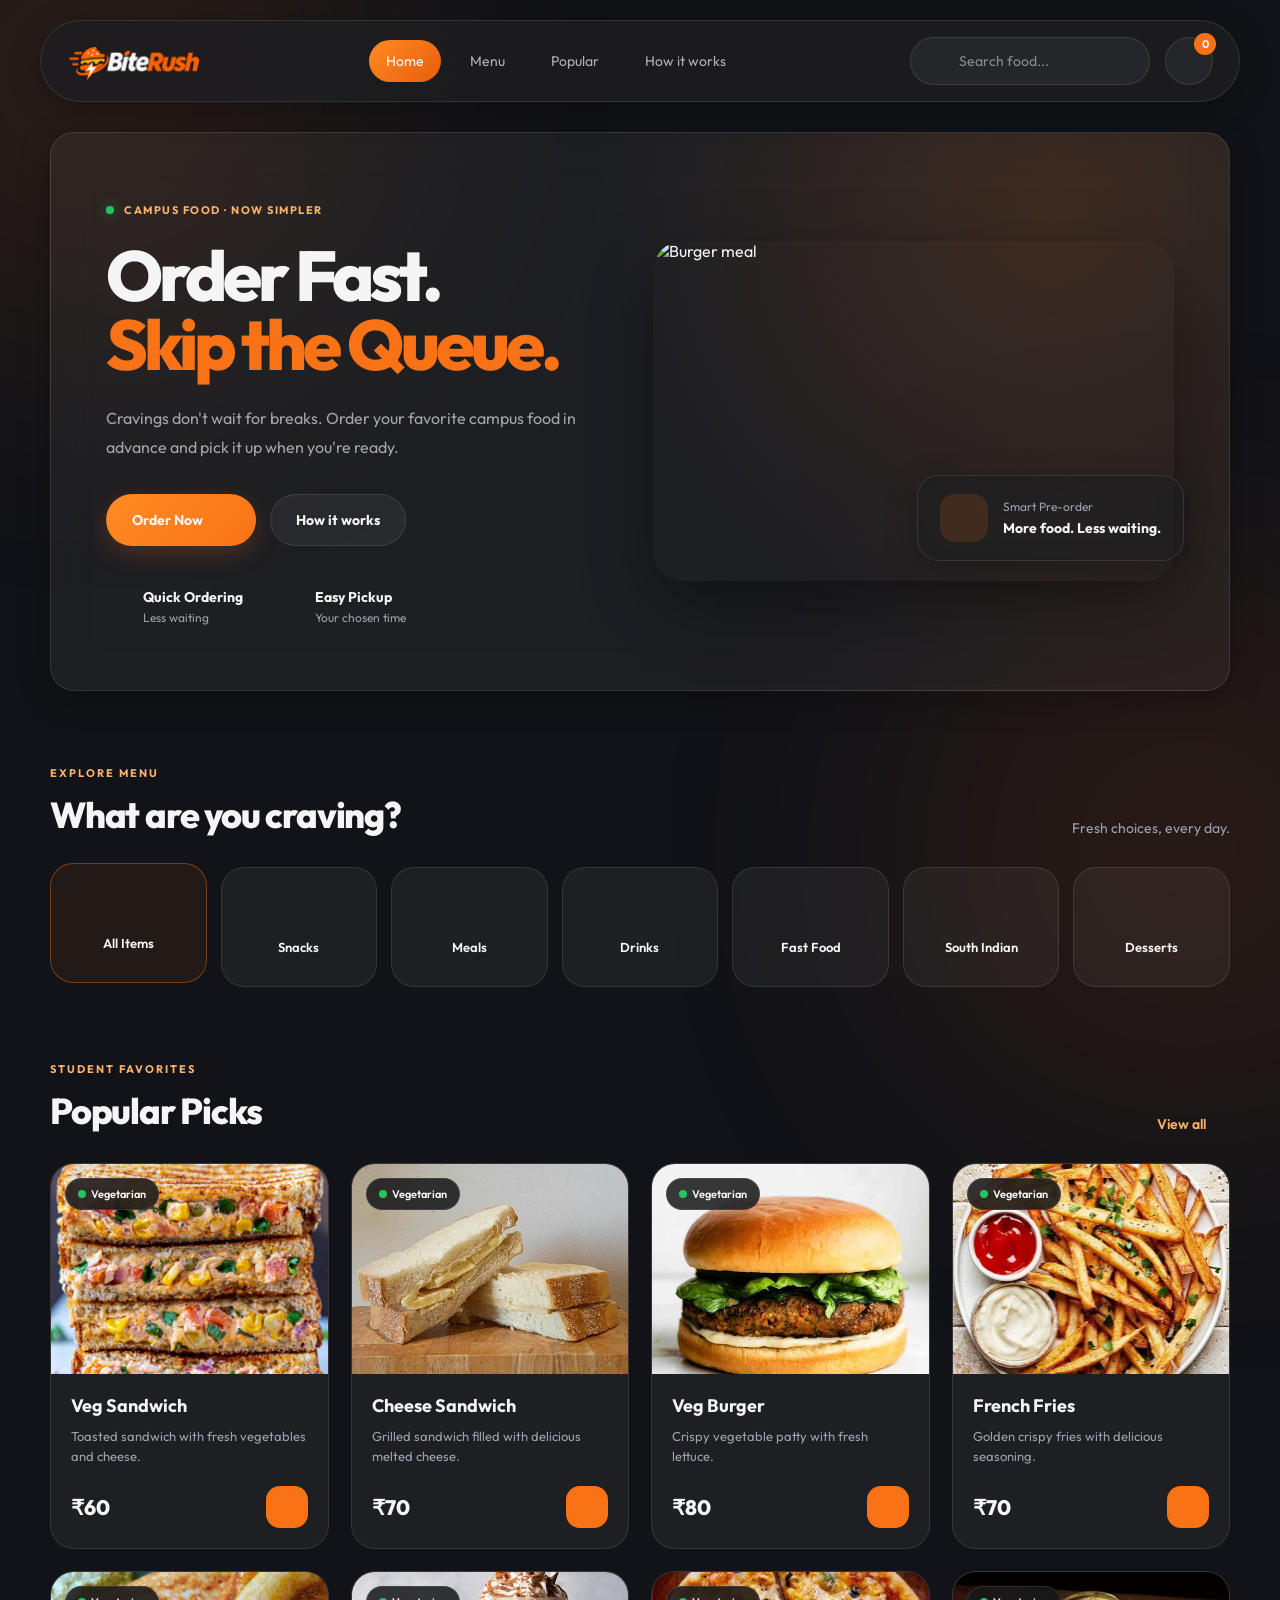
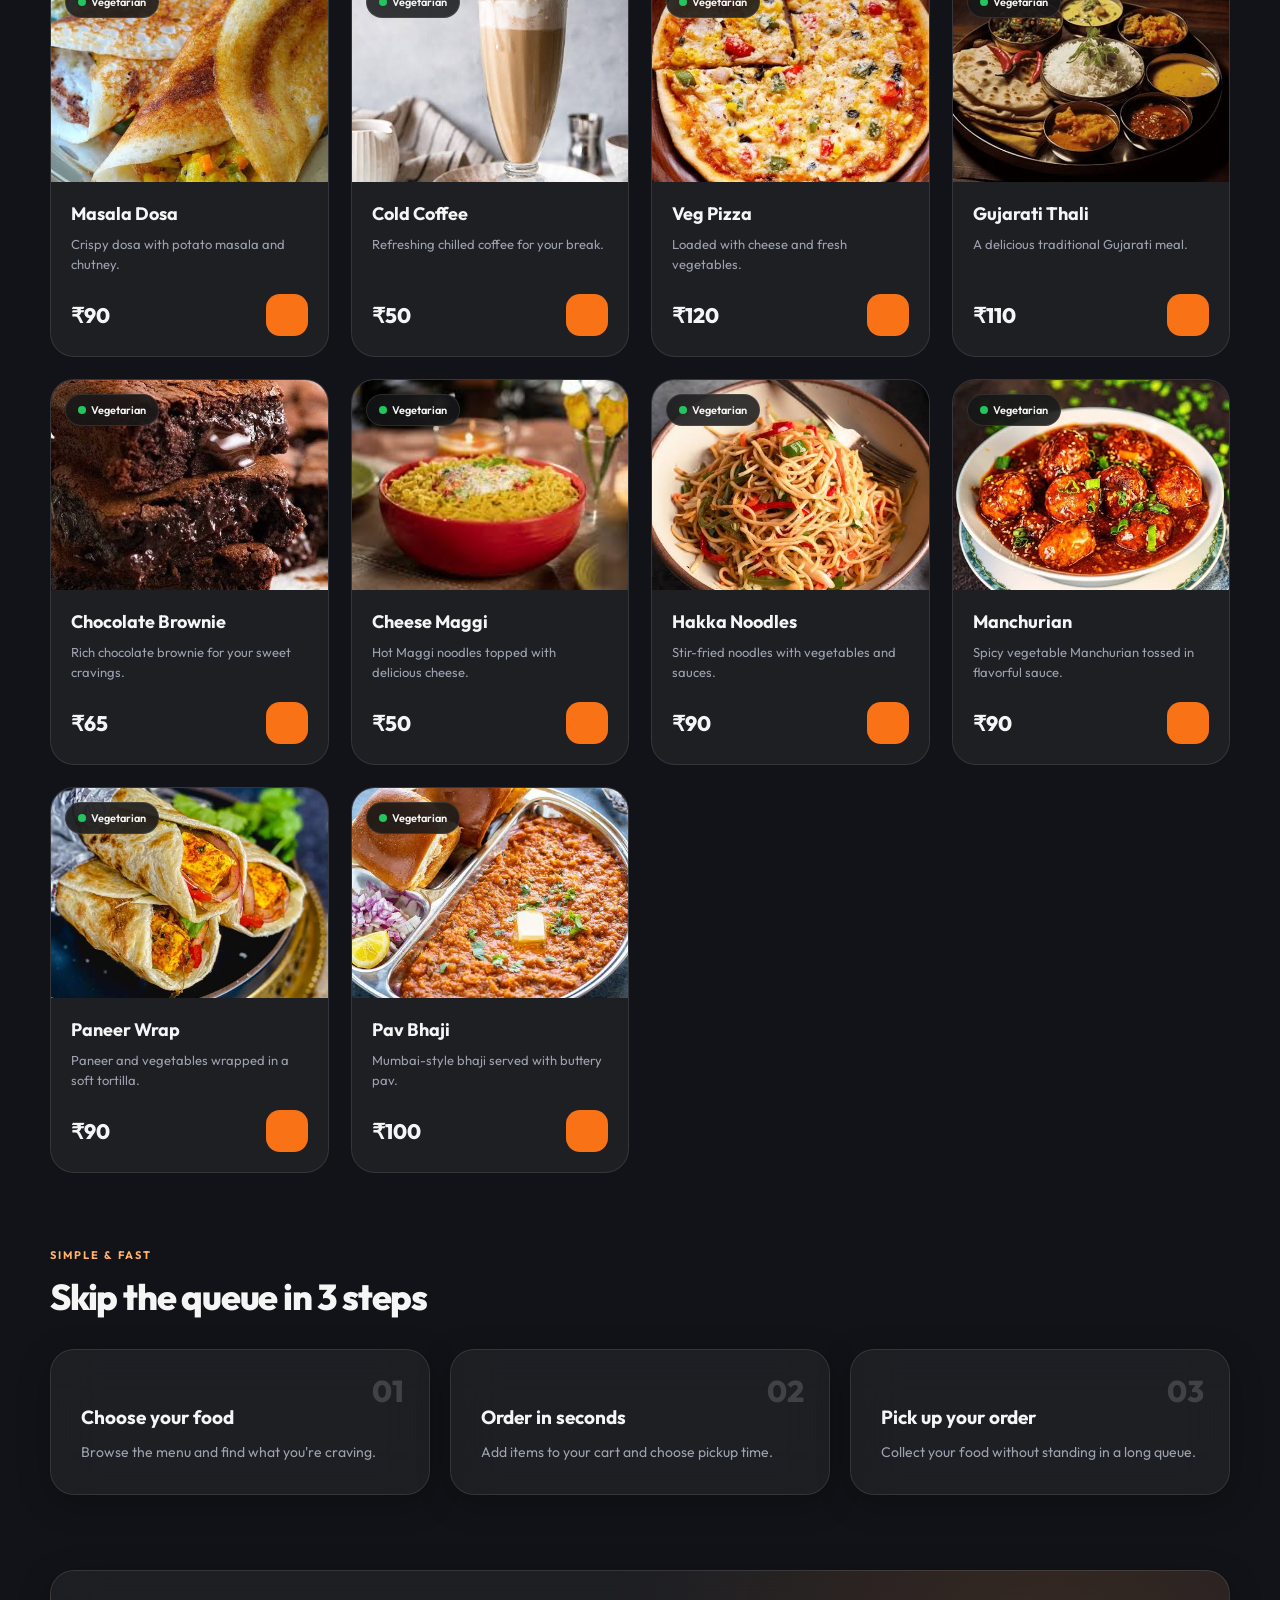
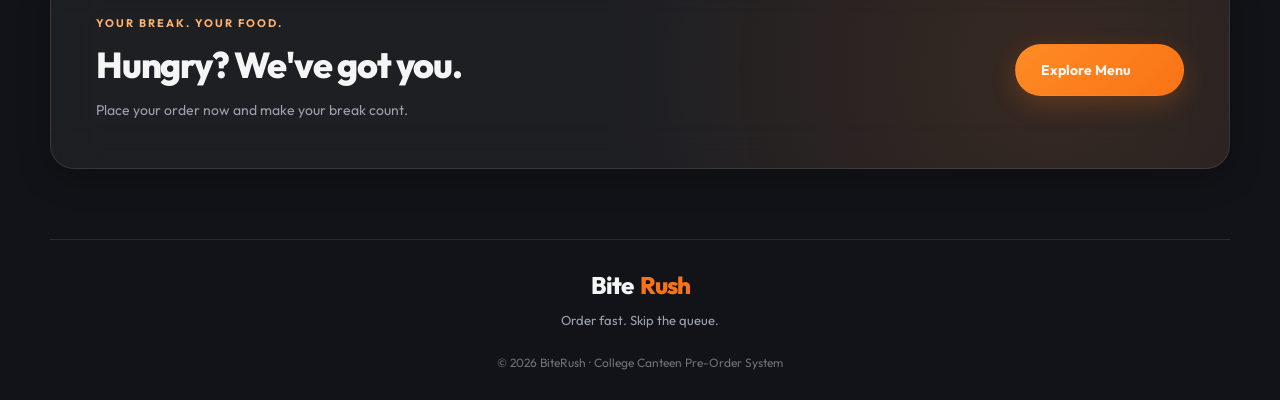
==== index.html @ 219364ac "Initial commit - BiteRush canteen ordering website" ====
<!DOCTYPE html>
<html lang="en">
<head>
    <meta charset="UTF-8">
    <meta name="viewport" content="width=device-width, initial-scale=1.0">

    <title>BiteRush | Order Fast. Skip the Queue.</title>

    <link rel="preconnect" href="https://fonts.googleapis.com">
    <link rel="preconnect" href="https://fonts.gstatic.com" crossorigin>

    <link href="https://fonts.googleapis.com/css2?family=Outfit:wght@400;500;600;700;800&display=swap" rel="stylesheet">

    <link rel="stylesheet" href="style.css">
</head>

<body>

    <!-- BACKGROUND -->
    <div class="background-glow glow-one"></div>
    <div class="background-glow glow-two"></div>


    <!-- NAVBAR -->
    <header class="navbar glass">

        <a href="#" class="logo">
            <img src="logo.png" alt="BiteRush">
        </a>

        <nav class="nav-links">
            <a href="#" class="active">Home</a>
            <a href="#menu">Menu</a>
            <a href="#popular">Popular</a>
            <a href="#how-it-works">How it works</a>
        </nav>

        <div class="nav-right">

            <div class="search-box">
                <i data-lucide="search"></i>
                <input
                    type="text"
                    id="searchInput"
                    placeholder="Search food..."
                >
            </div>

            <button class="cart-button" id="cartButton" aria-label="Open cart">
                <i data-lucide="shopping-cart"></i>
                <span class="cart-count" id="cartCount">0</span>
            </button>

        </div>

    </header>


    <!-- MAIN CONTENT -->
    <main class="container">


        <!-- HERO SECTION -->
        <section class="hero glass">

            <div class="hero-content">

                <span class="hero-tag">
                    <span class="live-dot"></span>
                    CAMPUS FOOD · NOW SIMPLER
                </span>

                <h1>
                    Order Fast.<br>
                    <span>Skip the Queue.</span>
                </h1>

                <p class="hero-description">
                    Cravings don't wait for breaks. Order your favorite
                    campus food in advance and pick it up when you're ready.
                </p>

                <div class="hero-buttons">

                    <a href="#menu" class="primary-button">
                        Order Now
                        <i data-lucide="arrow-up-right"></i>
                    </a>

                    <a href="#how-it-works" class="secondary-button">
                        How it works
                    </a>

                </div>

                <div class="hero-info">

                    <div class="hero-info-item">
                        <i data-lucide="zap" class="info-icon"></i>

                        <div>
                            <strong>Quick Ordering</strong>
                            <small>Less waiting</small>
                        </div>
                    </div>

                    <div class="hero-info-item">
                        <i data-lucide="package-check" class="info-icon"></i>

                        <div>
                            <strong>Easy Pickup</strong>
                            <small>Your chosen time</small>
                        </div>
                    </div>

                </div>

            </div>


            <!-- HERO IMAGE -->
            <div class="hero-visual">

                <div class="hero-image-container">
                    <img
                        src="https://images.unsplash.com/photo-1568901346375-23c9450c58cd?auto=format&fit=crop&w=1200&q=90"
                        alt="Burger meal"
                    >
                </div>

                <div class="floating-glass floating-card">

                    <div class="floating-icon">
                        <i data-lucide="zap"></i>
                    </div>

                    <div>
                        <span>Smart Pre-order</span>
                        <strong>More food. Less waiting.</strong>
                    </div>

                </div>

            </div>

        </section>


        <!-- MENU SECTION -->
        <section class="section" id="menu">

            <div class="section-heading">

                <div>
                    <span class="section-subtitle">EXPLORE MENU</span>
                    <h2>What are you craving?</h2>
                </div>

                <span class="section-note">
                    Fresh choices, every day.
                </span>

            </div>


            <!-- CATEGORY FILTERS -->
            <div class="category-list" id="categoryList">

                <button class="category-card active" data-category="All">
                    <i data-lucide="utensils"></i>
                    <span>All Items</span>
                </button>

                <button class="category-card" data-category="Snacks">
                    <i data-lucide="popcorn"></i>
                    <span>Snacks</span>
                </button>

                <button class="category-card" data-category="Meals">
                    <i data-lucide="cooking-pot"></i>
                    <span>Meals</span>
                </button>

                <button class="category-card" data-category="Drinks">
                    <i data-lucide="cup-soda"></i>
                    <span>Drinks</span>
                </button>

                <button class="category-card" data-category="Fast Food">
                    <i data-lucide="sandwich"></i>
                    <span>Fast Food</span>
                </button>

                <button class="category-card" data-category="South Indian">
                    <i data-lucide="chef-hat"></i>
                    <span>South Indian</span>
                </button>

                <button class="category-card" data-category="Desserts">
                    <i data-lucide="cake-slice"></i>
                    <span>Desserts</span>
                </button>

            </div>

        </section>


        <!-- POPULAR FOOD -->
        <section class="section" id="popular">

            <div class="section-heading">

                <div>
                    <span class="section-subtitle">STUDENT FAVORITES</span>
                    <h2>Popular Picks</h2>
                </div>

                <a href="#menu" class="view-all">
                    View all
                    <i data-lucide="arrow-up-right"></i>
                </a>

            </div>

            <div class="food-grid" id="foodGrid"></div>

        </section>


        <!-- HOW IT WORKS -->
        <section class="section" id="how-it-works">

            <div class="section-heading">

                <div>
                    <span class="section-subtitle">SIMPLE & FAST</span>
                    <h2>Skip the queue in 3 steps</h2>
                </div>

            </div>


            <div class="steps-grid">

                <div class="step-card glass">

                    <span class="step-number">01</span>

                    <div class="step-icon">
                        <i data-lucide="utensils"></i>
                    </div>

                    <h3>Choose your food</h3>

                    <p>
                        Browse the menu and find what you're craving.
                    </p>

                </div>


                <div class="step-card glass">

                    <span class="step-number">02</span>

                    <div class="step-icon">
                        <i data-lucide="zap"></i>
                    </div>

                    <h3>Order in seconds</h3>

                    <p>
                        Add items to your cart and choose pickup time.
                    </p>

                </div>


                <div class="step-card glass">

                    <span class="step-number">03</span>

                    <div class="step-icon">
                        <i data-lucide="package-check"></i>
                    </div>

                    <h3>Pick up your order</h3>

                    <p>
                        Collect your food without standing in a long queue.
                    </p>

                </div>

            </div>

        </section>


        <!-- CALL TO ACTION -->
        <section class="cta-section glass">

            <div>
                <span class="section-subtitle">YOUR BREAK. YOUR FOOD.</span>

                <h2>Hungry? We've got you.</h2>

                <p>
                    Place your order now and make your break count.
                </p>
            </div>

            <a href="#menu" class="primary-button">
                Explore Menu
                <i data-lucide="arrow-up-right"></i>
            </a>

        </section>

    </main>


    <!-- FOOTER -->
    <footer class="footer">

        <a href="#" class="logo">
            Bite<span>Rush</span>
        </a>

        <p>Order fast. Skip the queue.</p>

        <span class="footer-bottom">
            © 2026 BiteRush · College Canteen Pre-Order System
        </span>

    </footer>


    <!-- =========================
         FOOD DETAILS MODAL
    ========================== -->

    <div
        class="food-modal-overlay"
        id="foodModalOverlay"
        aria-hidden="true"
    >

        <div
            class="food-modal glass"
            role="dialog"
            aria-modal="true"
            aria-labelledby="modalFoodName"
        >

            <button
                class="food-modal-close"
                id="closeFoodModal"
                aria-label="Close food details"
            >
                <i data-lucide="x"></i>
            </button>


            <!-- MODAL IMAGE -->
            <div class="food-modal-image-wrap">

                <img
                    id="modalFoodImage"
                    src=""
                    alt=""
                >

                <span class="food-badge modal-veg-badge">
                    <span class="veg-dot"></span>
                    Vegetarian
                </span>

            </div>


            <!-- MODAL DETAILS -->
            <div class="food-modal-content">

                <span
                    class="food-modal-category"
                    id="modalFoodCategory"
                ></span>

                <h2 id="modalFoodName"></h2>

                <p id="modalFoodDescription"></p>


                <div class="food-modal-bottom">

                    <strong
                        class="food-modal-price"
                        id="modalFoodPrice"
                    ></strong>

                    <div class="modal-quantity-controls">

                        <button
                            id="modalQuantityMinus"
                            aria-label="Decrease quantity"
                        >−</button>

                        <span id="modalQuantity">1</span>

                        <button
                            id="modalQuantityPlus"
                            aria-label="Increase quantity"
                        >+</button>

                    </div>

                </div>


                <button
                    class="primary-button modal-add-button"
                    id="modalAddToCart"
                >
                    Add to Cart
                </button>

            </div>

        </div>

    </div>


    <!-- =========================
         CART DRAWER
    ========================== -->

    <div class="cart-overlay" id="cartOverlay">

        <div class="cart-drawer glass">

            <div class="cart-header">

                <div>
                    <span class="section-subtitle">YOUR ORDER</span>
                    <h2>Shopping Cart</h2>
                </div>

                <button
                    class="close-cart"
                    id="closeCart"
                    aria-label="Close cart"
                >
                    <i data-lucide="x"></i>
                </button>

            </div>


            <!-- CART ITEMS -->
            <div class="cart-items" id="cartItems"></div>


            <!-- CART FOOTER -->
            <div class="cart-bottom">

                <div class="cart-total-row">
                    <span>Total Amount</span>
                    <strong id="cartTotal">₹0</strong>
                </div>

                <button
                    class="primary-button checkout-button"
                    id="checkoutButton"
                >
                    Proceed to Order
                    <i data-lucide="arrow-right"></i>
                </button>

                <p class="cart-note">
                    No login required · Pay at the canteen
                </p>

            </div>

        </div>

    </div>


    <!-- ICON LIBRARY -->
    <script src="https://unpkg.com/lucide@latest"></script>

    <!-- JAVASCRIPT -->
    <script src="script.js"></script>

</body>
</html>
---- style.css ----
/* =========================
   BITERUSH DESIGN SYSTEM
========================= */

:root {
    --bg: #111318;
    --surface: #20232a;
    --orange: #f97316;
    --orange-light: #ffb26b;
    --white: #f5f5f5;
    --muted: #9ca3af;
    --green: #22c55e;
    --border: rgba(255, 255, 255, 0.1);
    --glass: rgba(255, 255, 255, 0.05);
    --radius: 24px;
}

* {
    margin: 0;
    padding: 0;
    box-sizing: border-box;
}

html {
    scroll-behavior: smooth;
    scroll-padding-top: 120px;
}

body {
    min-height: 100vh;
    overflow-x: hidden;
    font-family: "Outfit", sans-serif;
    background: var(--bg);
    color: var(--white);
}

body.modal-open {
    overflow: hidden;
}

button,
input {
    font: inherit;
}

button,
a {
    cursor: pointer;
    -webkit-tap-highlight-color: transparent;
}

button {
    color: inherit;
}

a {
    color: inherit;
    text-decoration: none;
}

img {
    display: block;
    width: 100%;
}

[data-lucide] {
    flex-shrink: 0;
    stroke-width: 1.8;
}


/* =========================
   BACKGROUND
========================= */

.background-glow {
    position: fixed;
    z-index: -1;
    width: 500px;
    height: 500px;
    border-radius: 50%;
    filter: blur(140px);
    opacity: 0.14;
    pointer-events: none;
}

.glow-one {
    top: -180px;
    left: -160px;
    background: var(--orange);
}

.glow-two {
    bottom: -200px;
    right: -160px;
    background: #ff5c00;
}


/* =========================
   GLASS EFFECT
========================= */

.glass,
.navbar,
.floating-glass {
    backdrop-filter: blur(24px);
    -webkit-backdrop-filter: blur(24px);
    border: 1px solid var(--border);
    box-shadow: 0 8px 32px rgba(0, 0, 0, 0.25);
}

.glass {
    background: var(--glass);
    border-radius: var(--radius);
}

.navbar,
.floating-glass {
    background: rgba(30, 30, 32, 0.82);
}


/* =========================
   NAVBAR
========================= */

.navbar {
    position: sticky;
    top: 20px;
    z-index: 100;
    width: calc(100% - 80px);
    max-width: 1500px;
    margin: 20px auto 0;
    padding: 16px 26px;
    display: flex;
    align-items: center;
    justify-content: space-between;
    gap: 25px;
    border-radius: 60px;
}

.logo {
    display: flex;
    align-items: center;
    gap: 7px;
    font-size: 27px;
    font-weight: 800;
    letter-spacing: -1px;
    white-space: nowrap;
}

.logo img {
    height: 45px;
    width: auto;
    object-fit: contain;
}

.logo span:not(.logo-symbol) {
    color: var(--orange);
}

.nav-links,
.nav-right {
    display: flex;
    align-items: center;
    gap: 12px;
}

.nav-links a {
    padding: 12px 17px;
    border-radius: 30px;
    color: #b0b0b8;
    font-size: 14px;
    transition: 0.25s;
}

.nav-links a:hover {
    color: white;
    background: rgba(255, 255, 255, 0.06);
}

.nav-links a.active {
    color: white;
    background: linear-gradient(135deg, #ff8b24, #e85d0a);
}

.nav-right {
    gap: 15px;
}


/* =========================
   SEARCH
========================= */

.search-box {
    display: flex;
    align-items: center;
    gap: 12px;
    width: 240px;
    height: 48px;
    padding: 0 18px;
    border: 1px solid var(--border);
    border-radius: 50px;
    background: var(--glass);
    transition: 0.3s;
}

.search-box:focus-within {
    border-color: rgba(249, 115, 22, 0.55);
    box-shadow: 0 0 20px rgba(249, 115, 22, 0.08);
}

.search-box [data-lucide] {
    width: 18px;
    color: var(--muted);
}

.search-box input {
    width: 100%;
    border: none;
    outline: none;
    background: transparent;
    color: white;
    font-size: 14px;
}

.search-box input::placeholder {
    color: #8b8b95;
}


/* =========================
   CART BUTTON
========================= */

.cart-button {
    position: relative;
    display: grid;
    place-items: center;
    width: 48px;
    height: 48px;
    border: 1px solid var(--border);
    border-radius: 50%;
    background: var(--glass);
    transition: 0.2s;
}

.cart-button:hover {
    border-color: var(--orange);
    background: rgba(249, 115, 22, 0.1);
}

.cart-button [data-lucide] {
    width: 20px;
}

.cart-count {
    position: absolute;
    top: -5px;
    right: -4px;
    min-width: 22px;
    height: 22px;
    padding: 0 5px;
    display: grid;
    place-items: center;
    border-radius: 50px;
    background: var(--orange);
    font-size: 11px;
    font-weight: 700;
}


/* =========================
   MAIN LAYOUT
========================= */

.container,
.footer {
    width: calc(100% - 100px);
    max-width: 1450px;
    margin-inline: auto;
}

.container {
    margin-top: 30px;
}


/* =========================
   HERO
========================= */

.hero {
    display: grid;
    grid-template-columns: 1fr 1fr;
    align-items: center;
    gap: 25px;
    min-height: 480px;
    padding: 65px 55px;
    overflow: hidden;
    background:
        radial-gradient(
            circle at 85% 15%,
            rgba(249, 115, 22, 0.15),
            transparent 40%
        ),
        var(--glass);
}

.hero-content {
    position: relative;
    z-index: 2;
    max-width: 600px;
}

.hero-tag {
    display: inline-flex;
    align-items: center;
    gap: 10px;
    margin-bottom: 24px;
    color: var(--orange-light);
    font-size: 11px;
    font-weight: 700;
    letter-spacing: 1.5px;
}

.live-dot {
    width: 8px;
    height: 8px;
    border-radius: 50%;
    background: var(--green);
    box-shadow: 0 0 12px rgba(34, 197, 94, 0.5);
}

.hero h1 {
    margin-bottom: 25px;
    font-size: clamp(50px, 5.5vw, 82px);
    font-weight: 800;
    line-height: 0.98;
    letter-spacing: -4px;
}

.hero h1 span {
    color: var(--orange);
}

.hero-description {
    max-width: 520px;
    color: #a5a5ad;
    font-size: 16px;
    line-height: 1.8;
}


/* =========================
   BUTTONS
========================= */

.hero-buttons {
    display: flex;
    flex-wrap: wrap;
    gap: 14px;
    margin-top: 32px;
}

.primary-button,
.secondary-button {
    display: inline-flex;
    align-items: center;
    justify-content: center;
    gap: 10px;
    padding: 16px 25px;
    border: 1px solid transparent;
    border-radius: 50px;
    font-size: 14px;
    font-weight: 700;
    transition: 0.25s;
}

.primary-button {
    background: linear-gradient(135deg, #ff8b24, #f97316);
    box-shadow: 0 8px 25px rgba(249, 115, 22, 0.22);
}

.primary-button:hover {
    transform: translateY(-3px);
    box-shadow: 0 12px 30px rgba(249, 115, 22, 0.32);
}

.secondary-button {
    border-color: var(--border);
    background: var(--glass);
}

.secondary-button:hover {
    background: rgba(255, 255, 255, 0.09);
}

.primary-button [data-lucide],
.secondary-button [data-lucide] {
    width: 17px;
}


/* =========================
   HERO INFO
========================= */

.hero-info {
    display: flex;
    flex-wrap: wrap;
    gap: 35px;
    margin-top: 42px;
}

.hero-info-item {
    display: flex;
    align-items: center;
    gap: 12px;
}

.info-icon {
    width: 25px;
    height: 25px;
    color: var(--orange);
}

.hero-info-item strong,
.hero-info-item small {
    display: block;
}

.hero-info-item strong {
    margin-bottom: 4px;
    font-size: 14px;
}

.hero-info-item small {
    color: var(--muted);
    font-size: 12px;
}


/* =========================
   HERO IMAGE
========================= */

.hero-visual {
    position: relative;
    display: flex;
    align-items: center;
    justify-content: center;
    min-height: 380px;
}

.hero-image-container {
    position: relative;
    width: 100%;
    max-width: 600px;
    height: 340px;
    overflow: hidden;
    border-radius: 30px;
    box-shadow: 0 25px 70px rgba(0, 0, 0, 0.4);
}

.hero-image-container img {
    height: 100%;
    object-fit: cover;
    transition: 0.7s;
}

.hero-image-container:hover img {
    transform: scale(1.04);
}

.hero-image-container::after {
    content: "";
    position: absolute;
    inset: 0;
    pointer-events: none;
}


/* =========================
   FLOATING CARD
========================= */

.floating-card {
    position: absolute;
    right: -10px;
    bottom: 40px;
    z-index: 3;
    display: flex;
    align-items: center;
    gap: 15px;
    padding: 18px 22px;
    border-radius: 22px;
}

.floating-icon {
    display: grid;
    place-items: center;
    width: 48px;
    height: 48px;
    border-radius: 15px;
    background: rgba(249, 115, 22, 0.15);
}

.floating-icon [data-lucide] {
    width: 23px;
    color: var(--orange);
}

.floating-card span,
.floating-card strong {
    display: block;
}

.floating-card span {
    margin-bottom: 5px;
    color: var(--muted);
    font-size: 12px;
}

.floating-card strong {
    font-size: 14px;
}

.hero-orbit {
    position: absolute;
    width: 430px;
    height: 430px;
    border: 1px solid rgba(249, 115, 22, 0.08);
    border-radius: 50%;
    pointer-events: none;
}


/* =========================
   SECTIONS
========================= */

.section {
    margin-top: 75px;
}

.section-heading {
    display: flex;
    align-items: flex-end;
    justify-content: space-between;
    gap: 20px;
    margin-bottom: 30px;
}

.section-subtitle {
    display: block;
    margin-bottom: 12px;
    color: var(--orange-light);
    font-size: 11px;
    font-weight: 700;
    letter-spacing: 2px;
}

.section-heading h2,
.cta-section h2 {
    font-size: clamp(26px, 3vw, 36px);
    font-weight: 800;
    letter-spacing: -1.2px;
}

.section-note {
    color: var(--muted);
    font-size: 14px;
}


/* =========================
   CATEGORIES
========================= */

.category-list {
    display: grid;
    grid-template-columns: repeat(7, minmax(110px, 1fr));
    gap: 14px;
}

.category-card {
    display: flex;
    flex-direction: column;
    align-items: center;
    justify-content: center;
    gap: 14px;
    min-height: 120px;
    padding: 20px 12px;
    border: 1px solid var(--border);
    border-radius: 23px;
    background: var(--glass);
    transition: 0.3s;
}

.category-card [data-lucide] {
    width: 27px;
    height: 27px;
    color: #c5c5ce;
}

.category-card span {
    font-size: 13px;
    font-weight: 600;
}

.category-card:hover,
.category-card.active {
    border-color: rgba(249, 115, 22, 0.4);
    background: rgba(249, 115, 22, 0.08);
    transform: translateY(-4px);
}

.category-card.active [data-lucide] {
    color: var(--orange);
}


/* =========================
   VIEW ALL
========================= */

.view-all {
    display: flex;
    align-items: center;
    gap: 8px;
    color: var(--orange-light);
    font-size: 14px;
    font-weight: 600;
}

.view-all:hover {
    color: white;
}

.view-all [data-lucide] {
    width: 16px;
}


/* =========================
   FOOD GRID
========================= */

.food-grid {
    display: grid;
    grid-template-columns: repeat(4, minmax(0, 1fr));
    gap: 22px;
}

.food-card {
    overflow: hidden;
    border: 1px solid var(--border);
    border-radius: 24px;
    background: var(--glass);
    transition: 0.3s;
    cursor: pointer;
}

.food-card:hover {
    transform: translateY(-6px);
    border-color: rgba(249, 115, 22, 0.4);
    box-shadow: 0 20px 40px rgba(0, 0, 0, 0.3);
}

.food-image {
    position: relative;
    height: 210px;
    overflow: hidden;
    background: #1b1d22;
}

.food-image img {
    height: 100%;
    object-fit: cover;
    transition: 0.5s;
}

.food-card:hover .food-image img {
    transform: scale(1.06);
}


/* =========================
   FOOD BADGE
========================= */

.food-badge {
    position: absolute;
    top: 14px;
    left: 14px;
    display: flex;
    align-items: center;
    gap: 5px;
    padding: 8px 12px;
    border: 1px solid var(--border);
    border-radius: 30px;
    background: rgba(20, 22, 24, 0.85);
    backdrop-filter: blur(15px);
    font-size: 11px;
    font-weight: 600;
}

.veg-dot {
    width: 8px;
    height: 8px;
    border-radius: 50%;
    background: var(--green);
}


/* =========================
   FOOD DETAILS
========================= */

.food-details {
    padding: 20px;
}

.food-details h3 {
    margin-bottom: 9px;
    font-size: 18px;
}

.food-details > p {
    min-height: 42px;
    color: var(--muted);
    font-size: 13px;
    line-height: 1.6;
}

.food-bottom {
    display: flex;
    align-items: center;
    justify-content: space-between;
    margin-top: 18px;
}

.food-price {
    font-size: 21px;
    font-weight: 800;
}

.add-button {
    display: grid;
    place-items: center;
    width: 42px;
    height: 42px;
    border: none;
    border-radius: 14px;
    background: var(--orange);
    transition: 0.2s;
}

.add-button:hover {
    transform: scale(1.08);
    background: #ff8b24;
}

.add-button [data-lucide] {
    width: 19px;
}


/* =========================
   EMPTY SEARCH
========================= */

.no-results {
    grid-column: 1 / -1;
    padding: 60px 20px;
    border: 1px dashed var(--border);
    border-radius: 24px;
    text-align: center;
    color: var(--muted);
}

.no-results h3 {
    margin-bottom: 10px;
    color: white;
}


/* =========================
   HOW IT WORKS
========================= */

.steps-grid {
    display: grid;
    grid-template-columns: repeat(3, 1fr);
    gap: 20px;
}

.step-card {
    position: relative;
    padding: 30px;
    overflow: hidden;
    transition: 0.3s;
}

.step-card:hover {
    transform: translateY(-4px);
    border-color: rgba(249, 115, 22, 0.3);
}

.step-number {
    position: absolute;
    top: 22px;
    right: 25px;
    color: rgba(255, 255, 255, 0.16);
    font-size: 30px;
    font-weight: 800;
}

.step-icon {
    margin-bottom: 25px;
}

.step-icon [data-lucide] {
    width: 34px;
    height: 34px;
    color: var(--orange);
}

.step-card h3 {
    margin-bottom: 12px;
    font-size: 19px;
}

.step-card p {
    color: var(--muted);
    font-size: 14px;
    line-height: 1.7;
}


/* =========================
   CTA
========================= */

.cta-section {
    display: flex;
    align-items: center;
    justify-content: space-between;
    gap: 30px;
    margin-top: 75px;
    padding: 45px;
    background:
        radial-gradient(
            circle at 85% 50%,
            rgba(249, 115, 22, 0.12),
            transparent 45%
        ),
        var(--glass);
}

.cta-section h2 {
    margin-bottom: 12px;
}

.cta-section p {
    color: var(--muted);
    font-size: 14px;
    line-height: 1.7;
}


/* =========================
   FOOTER
========================= */

.footer {
    display: flex;
    flex-direction: column;
    align-items: center;
    gap: 12px;
    margin-top: 70px;
    margin-bottom: 30px;
    padding-top: 30px;
    border-top: 1px solid var(--border);
    text-align: center;
}

.footer .logo {
    font-size: 24px;
}

.footer p {
    color: var(--muted);
    font-size: 13px;
}

.footer-bottom {
    margin-top: 15px;
    color: #707078;
    font-size: 12px;
}


/* =========================
   CART OVERLAY
========================= */

.cart-overlay {
    position: fixed;
    inset: 0;
    z-index: 999;
    display: flex;
    justify-content: flex-end;
    background: rgba(0, 0, 0, 0.6);
    backdrop-filter: blur(6px);
    opacity: 0;
    visibility: hidden;
    transition: 0.3s;
}

.cart-overlay.show {
    opacity: 1;
    visibility: visible;
}


/* =========================
   CART DRAWER
========================= */

.cart-drawer {
    display: flex;
    flex-direction: column;
    width: 450px;
    max-width: 100%;
    height: 100%;
    padding: 30px;
    border-radius: 30px 0 0 30px;
    background: rgba(27, 28, 33, 0.97);
    transform: translateX(100%);
    transition: 0.35s;
}

.cart-overlay.show .cart-drawer {
    transform: translateX(0);
}


/* CART HEADER */

.cart-header {
    display: flex;
    align-items: center;
    justify-content: space-between;
    padding-bottom: 25px;
    border-bottom: 1px solid var(--border);
}

.cart-header h2 {
    margin-top: 5px;
    font-size: 25px;
}

.close-cart {
    display: grid;
    place-items: center;
    width: 42px;
    height: 42px;
    border: 1px solid var(--border);
    border-radius: 50%;
    background: var(--glass);
    transition: 0.2s;
}

.close-cart:hover {
    border-color: var(--orange);
    background: rgba(249, 115, 22, 0.15);
}


/* CART ITEMS */

.cart-items {
    flex: 1;
    overflow-y: auto;
    padding: 20px 0;
}

.cart-item {
    display: flex;
    align-items: center;
    gap: 14px;
    padding: 15px 0;
    border-bottom: 1px solid rgba(255, 255, 255, 0.06);
}

.cart-item > img {
    width: 75px;
    height: 75px;
    border-radius: 15px;
    object-fit: cover;
}

.cart-item-info {
    flex: 1;
    min-width: 0;
}

.cart-item-info h4 {
    margin-bottom: 8px;
    font-size: 14px;
}

.cart-item-info p {
    color: var(--orange-light);
    font-size: 14px;
    font-weight: 700;
}


/* CART QUANTITY */

.quantity-controls {
    display: flex;
    align-items: center;
    gap: 9px;
    padding: 6px;
    border: 1px solid var(--border);
    border-radius: 30px;
    background: var(--glass);
}

.quantity-controls button {
    display: grid;
    place-items: center;
    width: 25px;
    height: 25px;
    border: none;
    border-radius: 50%;
    background: rgba(255, 255, 255, 0.08);
    transition: 0.2s;
}

.quantity-controls button:hover {
    background: var(--orange);
}

.quantity-controls span {
    min-width: 18px;
    text-align: center;
    font-size: 13px;
}


/* EMPTY CART */

.empty-cart {
    display: flex;
    flex-direction: column;
    align-items: center;
    justify-content: center;
    height: 100%;
    min-height: 250px;
    text-align: center;
    color: var(--muted);
}

.empty-cart [data-lucide] {
    width: 45px;
    height: 45px;
    margin-bottom: 20px;
    color: var(--orange);
}

.empty-cart h3 {
    margin-bottom: 10px;
    color: white;
    font-size: 18px;
}

.empty-cart p {
    font-size: 13px;
}


/* CART FOOTER */

.cart-bottom {
    padding-top: 20px;
    border-top: 1px solid var(--border);
}

.cart-total-row {
    display: flex;
    align-items: center;
    justify-content: space-between;
    margin-bottom: 20px;
}

.cart-total-row span {
    color: var(--muted);
    font-size: 14px;
}

.cart-total-row strong {
    font-size: 25px;
}

.checkout-button {
    width: 100%;
}

.cart-note {
    margin-top: 15px;
    color: var(--muted);
    font-size: 12px;
    text-align: center;
}


/* =========================
   TOAST
========================= */

.toast {
    position: fixed;
    left: 50%;
    bottom: 30px;
    z-index: 1200;
    padding: 14px 24px;
    border: 1px solid rgba(249, 115, 22, 0.35);
    border-radius: 50px;
    background: rgba(35, 35, 40, 0.95);
    box-shadow: 0 10px 30px rgba(0, 0, 0, 0.3);
    font-size: 14px;
    white-space: nowrap;
    opacity: 0;
    transform: translate(-50%, 25px);
    transition: 0.3s;
}

.toast.show {
    opacity: 1;
    transform: translate(-50%, 0);
}


/* =========================
   FOOD DETAILS MODAL
========================= */

.food-card {
    cursor: pointer;
}

.food-modal-overlay {
    position: fixed;
    inset: 0;
    z-index: 1100;
    display: flex;
    align-items: center;
    justify-content: center;
    padding: 24px;
    background: rgba(5, 6, 8, 0.72);
    backdrop-filter: blur(14px);
    -webkit-backdrop-filter: blur(14px);
    opacity: 0;
    visibility: hidden;
    transition: 0.25s ease;
}

.food-modal-overlay.show {
    opacity: 1;
    visibility: visible;
}

.food-modal {
    position: relative;
    display: grid;
    grid-template-columns: 1fr 1fr;
    width: min(780px, 100%);
    max-height: min(90vh, 720px);
    overflow: hidden;
    border-radius: 28px;
    background: rgba(29, 31, 36, 0.94);
    border-color: rgba(255, 255, 255, 0.14);
    transform: translateY(18px) scale(0.97);
    transition: transform 0.28s ease;
}

.food-modal-overlay.show .food-modal {
    transform: translateY(0) scale(1);
}


/* MODAL CLOSE BUTTON */

.food-modal-close {
    position: absolute;
    top: 14px;
    right: 14px;
    z-index: 3;
    width: 42px;
    height: 42px;
    display: grid;
    place-items: center;
    border: 1px solid rgba(255, 255, 255, 0.16);
    border-radius: 50%;
    color: white;
    background: rgba(15, 16, 19, 0.72);
    backdrop-filter: blur(12px);
    transition: 0.2s;
}

.food-modal-close:hover {
    border-color: var(--orange);
    background: rgba(249, 115, 22, 0.2);
}


/* MODAL IMAGE */

.food-modal-image-wrap {
    position: relative;
    min-height: 360px;
    overflow: hidden;
    background: #191b20;
}

.food-modal-image-wrap img {
    width: 100%;
    height: 100%;
    min-height: 360px;
    object-fit: cover;
}

.modal-veg-badge {
    top: 18px;
    left: 18px;
}


/* MODAL CONTENT */

.food-modal-content {
    display: flex;
    flex-direction: column;
    justify-content: center;
    padding: 38px;
}

.food-modal-category {
    color: var(--orange-light);
    font-size: 11px;
    font-weight: 700;
    letter-spacing: 1.8px;
    text-transform: uppercase;
}

.food-modal-content h2 {
    margin: 12px 0;
    font-size: clamp(26px, 4vw, 34px);
    line-height: 1.1;
}

.food-modal-content > p {
    color: var(--muted);
    line-height: 1.7;
    font-size: 14px;
}


/* MODAL PRICE & QUANTITY */

.food-modal-bottom {
    display: flex;
    align-items: center;
    justify-content: space-between;
    gap: 15px;
    margin: 28px 0 22px;
}

.food-modal-price {
    font-size: 28px;
    font-weight: 800;
}

.modal-quantity-controls {
    display: flex;
    align-items: center;
    gap: 14px;
    padding: 7px;
    border: 1px solid var(--border);
    border-radius: 40px;
    background: rgba(255, 255, 255, 0.04);
}

.modal-quantity-controls button {
    width: 32px;
    height: 32px;
    border: 0;
    border-radius: 50%;
    background: rgba(255, 255, 255, 0.08);
    font-size: 18px;
    transition: 0.2s;
}

.modal-quantity-controls button:hover {
    background: var(--orange);
}

.modal-quantity-controls span {
    min-width: 18px;
    text-align: center;
    font-weight: 700;
}

.modal-add-button {
    width: 100%;
    border-radius: 16px;
    cursor: pointer;
}


/* =========================
   SCROLLBAR
========================= */

::-webkit-scrollbar {
    width: 7px;
}

::-webkit-scrollbar-track {
    background: transparent;
}

::-webkit-scrollbar-thumb {
    border-radius: 10px;
    background: rgba(255, 255, 255, 0.15);
}

::-webkit-scrollbar-thumb:hover {
    background: rgba(249, 115, 22, 0.5);
}


/* =========================
   TABLET
========================= */

@media (max-width: 1100px) {

    .navbar {
        width: calc(100% - 40px);
        padding: 14px 20px;
    }

    .nav-links {
        gap: 3px;
    }

    .nav-links a {
        padding: 10px 12px;
        font-size: 13px;
    }

    .search-box {
        width: 190px;
    }

    .container,
    .footer {
        width: calc(100% - 50px);
    }

    .hero {
        padding: 55px 35px;
    }

    .hero h1 {
        font-size: 58px;
    }

    .category-list {
        grid-template-columns: repeat(4, 1fr);
    }

    .food-grid {
        grid-template-columns: repeat(3, 1fr);
    }
}


/* =========================
   MOBILE
========================= */

@media (max-width: 760px) {

    .navbar {
        top: 10px;
        width: calc(100% - 24px);
        margin-top: 10px;
        padding: 12px 16px;
        flex-wrap: wrap;
        gap: 12px;
        border-radius: 24px;
    }

    .logo {
        font-size: 23px;
    }

    .nav-links {
        order: 3;
        width: 100%;
        justify-content: space-between;
        overflow-x: auto;
    }

    .nav-links a {
        padding: 10px 12px;
        font-size: 12px;
        white-space: nowrap;
    }

    .nav-right {
        gap: 8px;
    }

    .search-box {
        width: 160px;
        height: 42px;
        padding: 0 12px;
    }

    .cart-button {
        width: 42px;
        height: 42px;
    }

    .container,
    .footer {
        width: calc(100% - 24px);
    }

    .container {
        margin-top: 20px;
    }

    .hero {
        grid-template-columns: 1fr;
        padding: 35px 24px;
    }

    .hero h1 {
        font-size: clamp(46px, 12vw, 65px);
        letter-spacing: -3px;
    }

    .hero-description {
        font-size: 14px;
    }

    .hero-info {
        gap: 20px;
        margin-top: 30px;
    }

    .hero-info-item strong {
        font-size: 12px;
    }

    .hero-info-item small {
        font-size: 11px;
    }

    .hero-visual {
        min-height: 280px;
    }

    .hero-image-container {
        height: 260px;
    }

    .floating-card {
        right: 0;
        bottom: 10px;
        padding: 12px 16px;
    }

    .floating-icon {
        width: 40px;
        height: 40px;
    }

    .floating-card strong {
        font-size: 12px;
    }

    .hero-orbit {
        width: 300px;
        height: 300px;
    }

    .section {
        margin-top: 50px;
    }

    .section-heading {
        align-items: flex-start;
    }

    .section-heading h2,
    .cta-section h2 {
        font-size: 28px;
    }

    .section-note {
        font-size: 11px;
    }

    .category-list {
        grid-template-columns: repeat(3, 1fr);
        gap: 10px;
    }

    .category-card {
        min-height: 105px;
        padding: 15px 8px;
        gap: 12px;
        border-radius: 18px;
    }

    .category-card span {
        font-size: 12px;
    }

    .food-grid {
        grid-template-columns: repeat(2, minmax(0, 1fr));
        gap: 12px;
    }

    .food-image {
        height: 160px;
    }

    .food-details {
        padding: 14px;
    }

    .food-details h3 {
        font-size: 15px;
    }

    .food-details > p {
        min-height: 55px;
        font-size: 12px;
    }

    .food-price {
        font-size: 18px;
    }

    .add-button {
        width: 36px;
        height: 36px;
        border-radius: 12px;
    }

    .food-badge {
        top: 9px;
        left: 9px;
        padding: 6px 9px;
        font-size: 10px;
    }

    .steps-grid {
        grid-template-columns: 1fr;
        gap: 14px;
    }

    .step-card {
        padding: 25px;
    }

    .cta-section {
        flex-direction: column;
        align-items: flex-start;
        margin-top: 50px;
        padding: 30px 24px;
    }

    .cta-section .primary-button {
        width: 100%;
    }

    .footer {
        margin-top: 50px;
    }

    .cart-drawer {
        width: 100%;
        padding: 22px;
        border-radius: 0;
    }

    .cart-item {
        gap: 10px;
    }

    .cart-item > img {
        width: 62px;
        height: 62px;
    }

    .cart-item-info h4 {
        font-size: 13px;
    }

    .quantity-controls {
        gap: 5px;
    }

    .toast {
        bottom: 20px;
        max-width: calc(100% - 30px);
        text-align: center;
    }


    /* MOBILE FOOD MODAL */

    .food-modal-overlay {
        padding: 12px;
    }

    .food-modal {
        display: flex;
        flex-direction: column;
        width: min(440px, 100%);
        max-height: 92vh;
        overflow-y: auto;
        border-radius: 24px;
    }

    .food-modal-image-wrap,
    .food-modal-image-wrap img {
        min-height: 230px;
        height: 230px;
    }

    .food-modal-content {
        padding: 24px;
    }

    .food-modal-bottom {
        margin: 20px 0;
    }
}


/* =========================
   SMALL MOBILE
========================= */

@media (max-width: 400px) {

    .search-box {
        width: 135px;
    }

    .hero-buttons {
        flex-direction: column;
    }

    .hero-buttons a {
        width: 100%;
    }

    .category-list {
        grid-template-columns: repeat(2, 1fr);
    }

    .food-grid {
        grid-template-columns: 1fr;
    }

    .food-image {
        height: 220px;
    }

    .food-details > p {
        min-height: auto;
    }

    .section-heading {
        flex-direction: column;
    }

    .food-modal-bottom {
        flex-wrap: wrap;
    }
}


/* =========================
   ACCESSIBILITY
========================= */

@media (prefers-reduced-motion: reduce) {

    *,
    *::before,
    *::after {
        scroll-behavior: auto !important;
        animation-duration: 0.01ms !important;
        transition-duration: 0.01ms !important;
    }
}
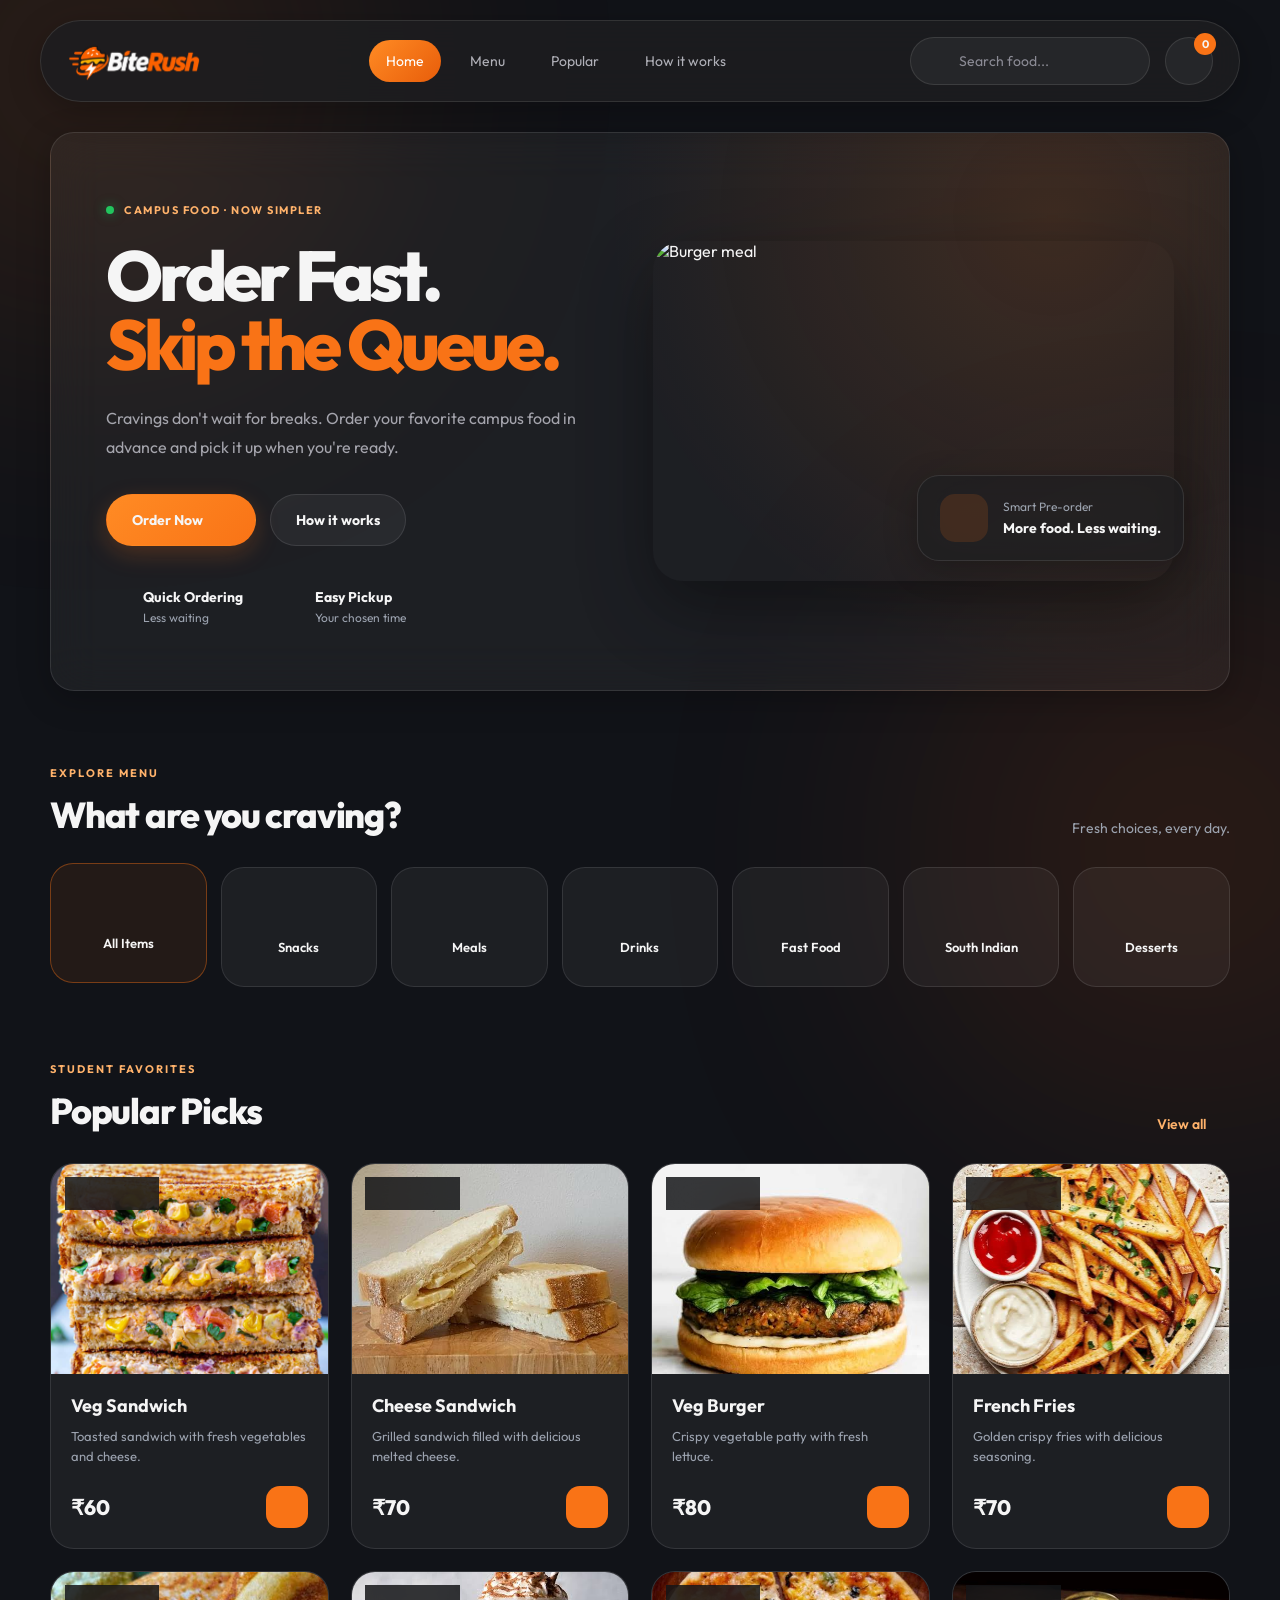
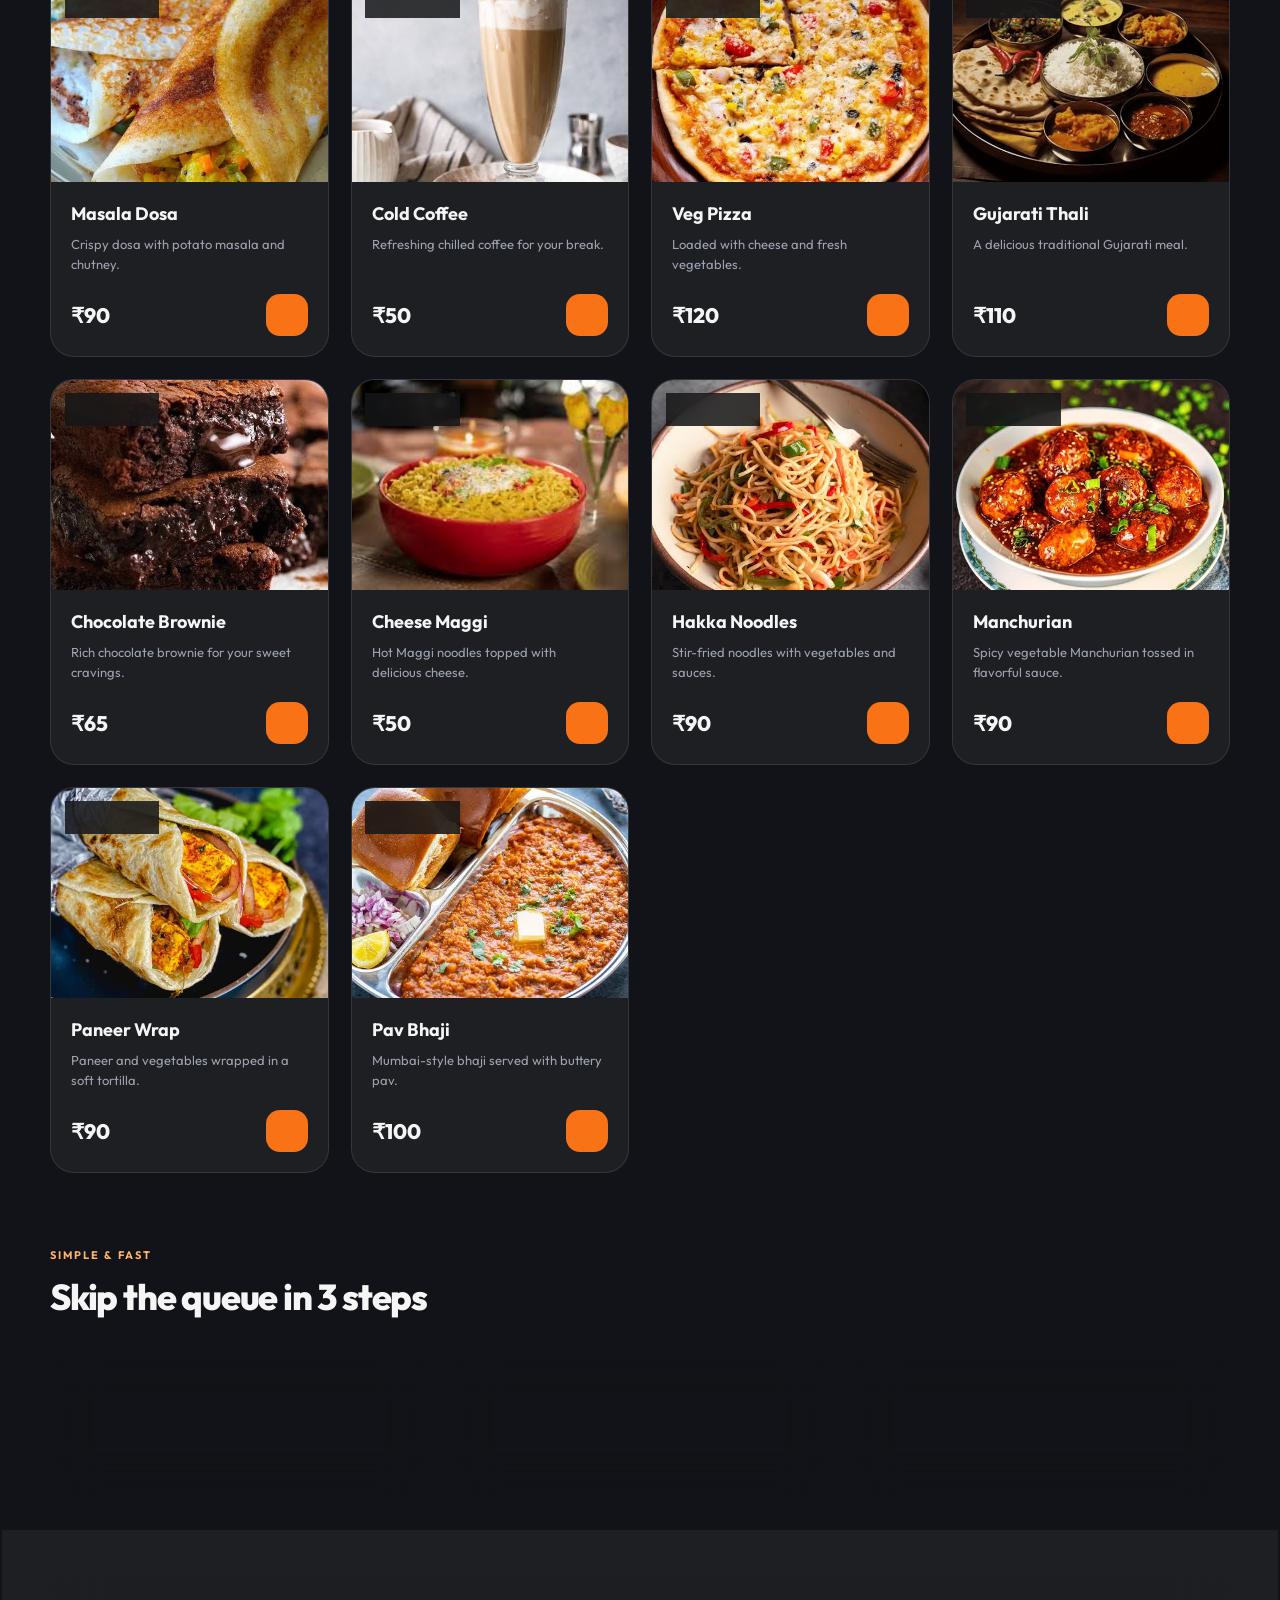
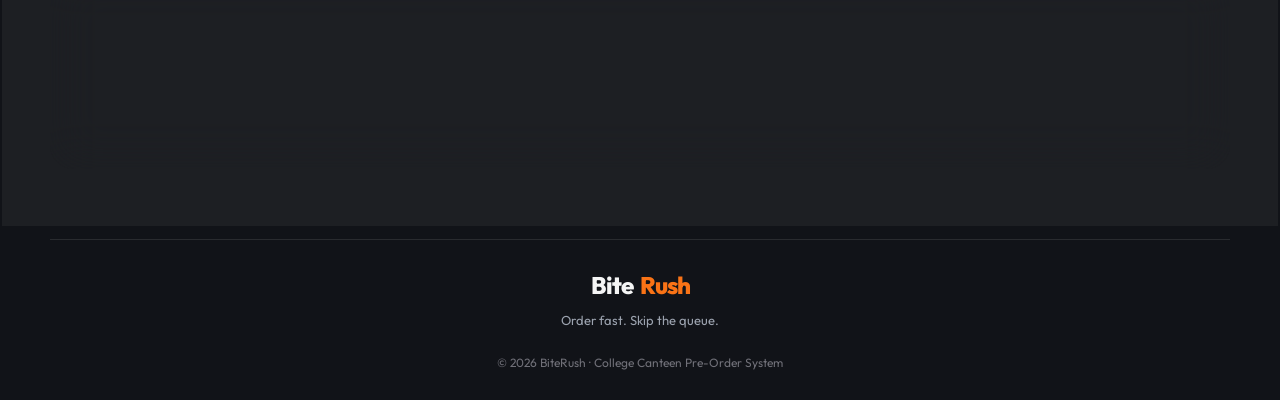
==== commit 1fc05ac1: "Add custom order confirmation popup" ====
--- a/index.html
+++ b/index.html
@@ -490,6 +490,78 @@
     </div>
 
 
+    <!-- =========================
+         ORDER CONFIRMATION POPUP
+    ========================== -->
+
+    <div
+        class="order-modal-overlay"
+        id="orderModalOverlay"
+        aria-hidden="true"
+    >
+
+        <div
+            class="order-modal glass"
+            role="dialog"
+            aria-modal="true"
+            aria-labelledby="orderModalTitle"
+        >
+
+            <button
+                class="order-modal-close"
+                id="closeOrderModal"
+                aria-label="Close order confirmation"
+            >
+                <i data-lucide="x"></i>
+            </button>
+
+            <div class="order-success-badge">
+                <i data-lucide="check-circle-2"></i>
+            </div>
+
+            <span class="section-subtitle">ORDER CONFIRMED</span>
+            <h2 id="orderModalTitle">We're prepping your food!</h2>
+            <p class="order-modal-subtitle">
+                Head to the canteen pickup counter and show your Order ID.
+            </p>
+
+            <div class="order-receipt-card">
+
+                <div class="receipt-row">
+                    <span>Order ID</span>
+                    <strong class="order-id-pill" id="confirmOrderId">#BR-0000</strong>
+                </div>
+
+                <div class="receipt-divider"></div>
+
+                <div class="receipt-items" id="confirmOrderItems"></div>
+
+                <div class="receipt-divider"></div>
+
+                <div class="receipt-row receipt-total">
+                    <span>Amount to Pay at Counter</span>
+                    <strong id="confirmOrderTotal">₹0</strong>
+                </div>
+
+            </div>
+
+            <div class="order-pickup-note">
+                <i data-lucide="clock"></i>
+                <span>Estimated ready time: <strong>10–15 mins</strong></span>
+            </div>
+
+            <button
+                class="primary-button order-done-button"
+                id="orderDoneButton"
+            >
+                Got it, Thanks!
+            </button>
+
+        </div>
+
+    </div>
+
+
     <!-- ICON LIBRARY -->
     <script src="https://unpkg.com/lucide@latest"></script>
 
--- a/style.css
+++ b/style.css
@@ -1326,6 +1326,179 @@
 
 
 /* =========================
+   ORDER CONFIRMATION MODAL
+========================= */
+
+.order-modal-overlay {
+    position: fixed;
+    inset: 0;
+    z-index: 1150;
+    display: flex;
+    align-items: center;
+    justify-content: center;
+    padding: 20px;
+    background: rgba(5, 6, 8, 0.78);
+    backdrop-filter: blur(14px);
+    -webkit-backdrop-filter: blur(14px);
+    opacity: 0;
+    visibility: hidden;
+    transition: 0.25s ease;
+}
+
+.order-modal-overlay.show {
+    opacity: 1;
+    visibility: visible;
+}
+
+.order-modal {
+    position: relative;
+    width: min(460px, 100%);
+    max-height: 90vh;
+    overflow-y: auto;
+    padding: 36px 30px 30px;
+    border-radius: 28px;
+    background: rgba(27, 29, 35, 0.96);
+    border-color: rgba(255, 255, 255, 0.14);
+    text-align: center;
+    transform: translateY(20px) scale(0.95);
+    transition: transform 0.3s cubic-bezier(0.22, 1, 0.36, 1);
+}
+
+.order-modal-overlay.show .order-modal {
+    transform: translateY(0) scale(1);
+}
+
+.order-modal-close {
+    position: absolute;
+    top: 16px;
+    right: 16px;
+    width: 38px;
+    height: 38px;
+    display: grid;
+    place-items: center;
+    border: 1px solid var(--border);
+    border-radius: 50%;
+    background: var(--glass);
+    transition: 0.2s;
+}
+
+.order-modal-close:hover {
+    border-color: var(--orange);
+    background: rgba(249, 115, 22, 0.18);
+}
+
+.order-success-badge {
+    width: 68px;
+    height: 68px;
+    margin: 0 auto 18px;
+    display: grid;
+    place-items: center;
+    border-radius: 50%;
+    background: rgba(34, 197, 94, 0.14);
+    border: 1px solid rgba(34, 197, 94, 0.35);
+    color: var(--green);
+    box-shadow: 0 0 30px rgba(34, 197, 94, 0.2);
+}
+
+.order-success-badge [data-lucide] {
+    width: 34px;
+    height: 34px;
+}
+
+.order-modal h2 {
+    font-size: 26px;
+    font-weight: 800;
+    letter-spacing: -0.8px;
+    margin-bottom: 8px;
+}
+
+.order-modal-subtitle {
+    color: var(--muted);
+    font-size: 14px;
+    line-height: 1.6;
+    margin-bottom: 24px;
+}
+
+.order-receipt-card {
+    padding: 18px;
+    border: 1px solid var(--border);
+    border-radius: 20px;
+    background: rgba(255, 255, 255, 0.03);
+    text-align: left;
+}
+
+.receipt-row {
+    display: flex;
+    align-items: center;
+    justify-content: space-between;
+    font-size: 14px;
+}
+
+.receipt-row span {
+    color: var(--muted);
+}
+
+.order-id-pill {
+    padding: 5px 12px;
+    border-radius: 20px;
+    background: rgba(249, 115, 22, 0.14);
+    border: 1px solid rgba(249, 115, 22, 0.35);
+    color: var(--orange-light);
+    font-size: 13px;
+    letter-spacing: 0.5px;
+}
+
+.receipt-divider {
+    height: 1px;
+    margin: 14px 0;
+    border-top: 1px dashed rgba(255, 255, 255, 0.14);
+}
+
+.receipt-items {
+    display: flex;
+    flex-direction: column;
+    gap: 10px;
+    max-height: 150px;
+    overflow-y: auto;
+}
+
+.receipt-item-row {
+    display: flex;
+    justify-content: space-between;
+    gap: 12px;
+    font-size: 13px;
+    color: #d4d4dc;
+}
+
+.receipt-total strong {
+    font-size: 20px;
+    color: white;
+}
+
+.order-pickup-note {
+    display: flex;
+    align-items: center;
+    justify-content: center;
+    gap: 8px;
+    margin: 18px 0 22px;
+    padding: 10px 14px;
+    border-radius: 14px;
+    background: rgba(249, 115, 22, 0.08);
+    color: var(--orange-light);
+    font-size: 13px;
+}
+
+.order-pickup-note [data-lucide] {
+    width: 16px;
+}
+
+.order-done-button {
+    width: 100%;
+    border-radius: 16px;
+}
+
+
+/* =========================
    SCROLLBAR
 ========================= */
 
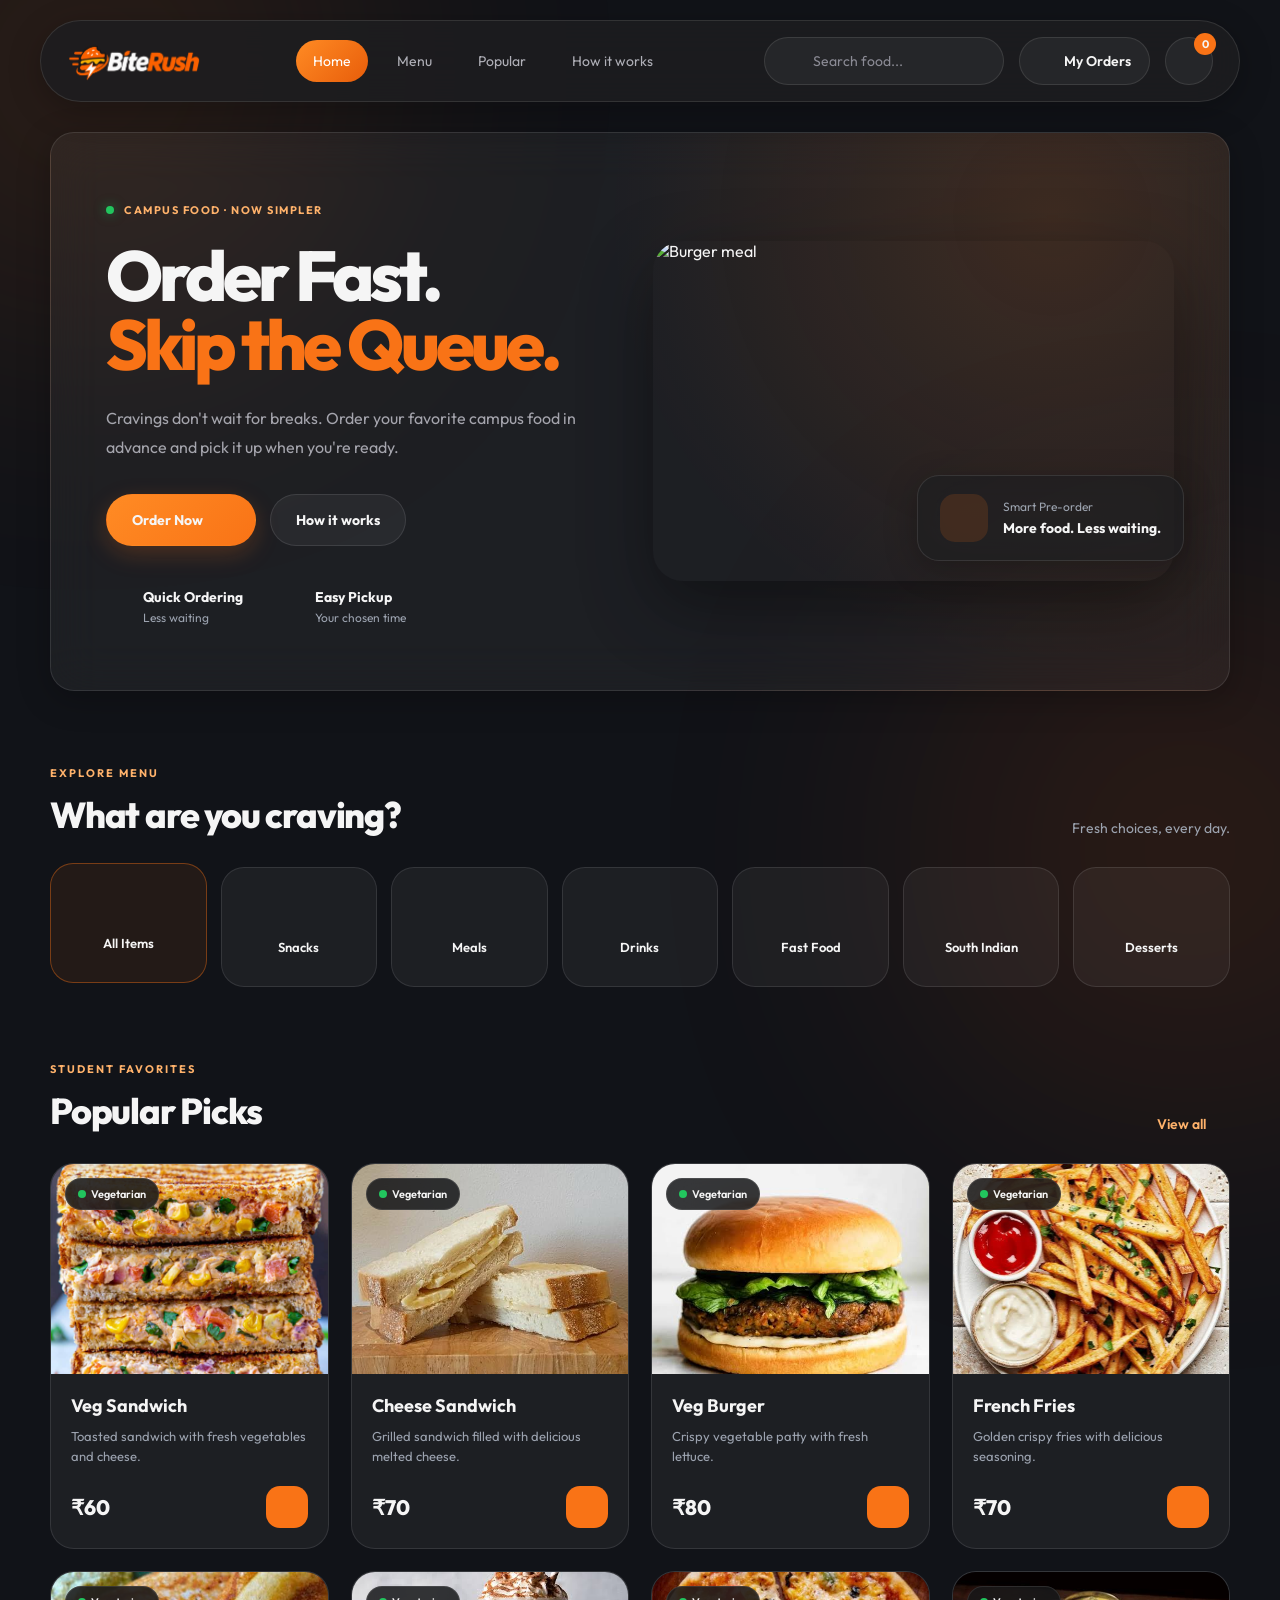
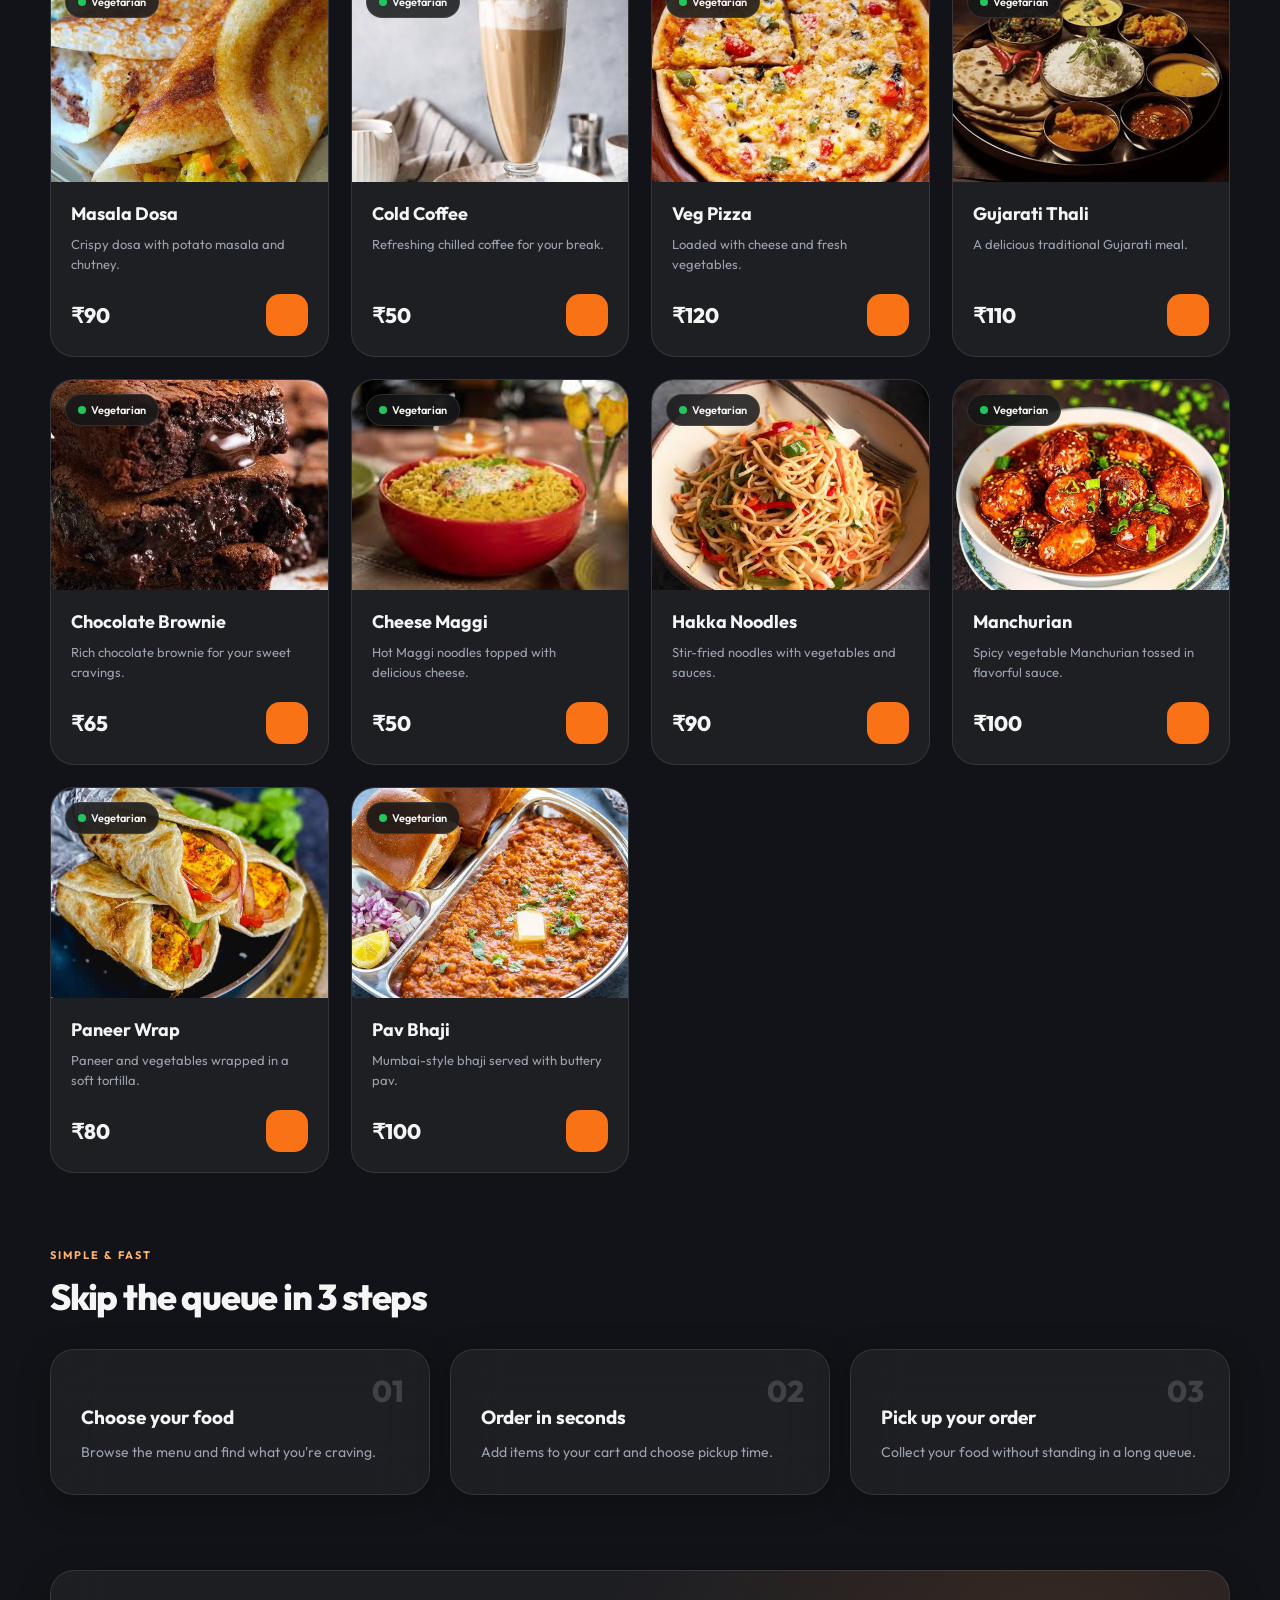
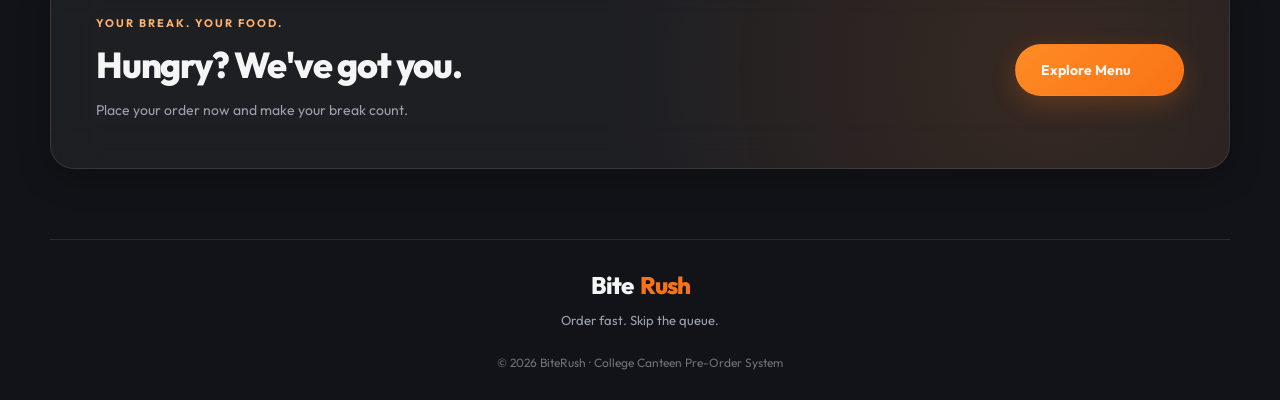
==== commit 314bd7e6: "Add order number popup, My Orders tracker, and backend API layer" ====
--- a/index.html
+++ b/index.html
@@ -46,6 +46,12 @@
                 >
             </div>
 
+            <button class="orders-nav-button" id="myOrdersButton" aria-label="View my orders">
+                <i data-lucide="receipt-text"></i>
+                <span>My Orders</span>
+                <span class="orders-badge" id="activeOrdersCount" style="display: none;">0</span>
+            </button>
+
             <button class="cart-button" id="cartButton" aria-label="Open cart">
                 <i data-lucide="shopping-cart"></i>
                 <span class="cart-count" id="cartCount">0</span>
@@ -519,27 +525,30 @@
                 <i data-lucide="check-circle-2"></i>
             </div>
 
-            <span class="section-subtitle">ORDER CONFIRMED</span>
-            <h2 id="orderModalTitle">We're prepping your food!</h2>
+            <span class="section-subtitle">ORDER PLACED SUCCESSFULLY</span>
+            <h2 id="orderModalTitle">Your Order Number</h2>
+
+            <!-- LARGE ORDER NUMBER DISPLAY -->
+            <div class="order-number-showcase">
+                <strong id="confirmOrderId">#BR-0000</strong>
+                <button class="copy-ticket-btn" id="copyConfirmOrderId" aria-label="Copy Order Number">
+                    <i data-lucide="copy"></i>
+                    <span>Copy</span>
+                </button>
+            </div>
+
             <p class="order-modal-subtitle">
-                Head to the canteen pickup counter and show your Order ID.
+                Show this Order Number at the canteen counter to collect your food.
             </p>
 
             <div class="order-receipt-card">
 
-                <div class="receipt-row">
-                    <span>Order ID</span>
-                    <strong class="order-id-pill" id="confirmOrderId">#BR-0000</strong>
-                </div>
+                <div class="receipt-items" id="confirmOrderItems"></div>
 
                 <div class="receipt-divider"></div>
 
-                <div class="receipt-items" id="confirmOrderItems"></div>
-
-                <div class="receipt-divider"></div>
-
                 <div class="receipt-row receipt-total">
-                    <span>Amount to Pay at Counter</span>
+                    <span>Pay at Counter</span>
                     <strong id="confirmOrderTotal">₹0</strong>
                 </div>
 
@@ -554,11 +563,68 @@
                 class="primary-button order-done-button"
                 id="orderDoneButton"
             >
-                Got it, Thanks!
+                Done
             </button>
 
         </div>
 
+    </div>
+
+
+    <!-- =========================
+         MY ORDERS MODAL (NO LOGIN)
+    ========================== -->
+
+    <div
+        class="order-modal-overlay"
+        id="myOrdersModalOverlay"
+        aria-hidden="true"
+    >
+
+        <div
+            class="order-modal my-orders-modal glass"
+            role="dialog"
+            aria-modal="true"
+            aria-labelledby="myOrdersTitle"
+        >
+
+            <button
+                class="order-modal-close"
+                id="closeMyOrdersModal"
+                aria-label="Close my orders"
+            >
+                <i data-lucide="x"></i>
+            </button>
+
+            <span class="section-subtitle">NO LOGIN REQUIRED</span>
+            <h2 id="myOrdersTitle">Your Active Orders</h2>
+            <p class="order-modal-subtitle">
+                Saved automatically on this device. Show your Order Number at the counter.
+            </p>
+
+            <div class="saved-orders-list" id="savedOrdersList"></div>
+
+        </div>
+
+    </div>
+
+
+    <!-- =========================
+         FLOATING ACTIVE ORDER BAR
+    ========================== -->
+
+    <div class="floating-order-bar glass" id="floatingOrderBar" style="display: none;">
+        <div class="floating-order-info">
+            <span class="live-dot"></span>
+            <div>
+                <small>ACTIVE ORDER NUMBER</small>
+                <strong id="floatingOrderNumber">#BR-0000</strong>
+            </div>
+        </div>
+        <button class="floating-order-view-btn" id="floatingOrderViewBtn">
+            View Details
+            <i data-lucide="chevron-right"></i>
+        </button>
     </div>
 
 
--- a/style.css
+++ b/style.css
@@ -228,6 +228,50 @@
 
 .search-box input::placeholder {
     color: #8b8b95;
+}
+
+
+/* =========================
+   MY ORDERS NAVBAR BUTTON
+========================= */
+
+.orders-nav-button {
+    position: relative;
+    display: inline-flex;
+    align-items: center;
+    gap: 8px;
+    height: 48px;
+    padding: 0 18px;
+    border: 1px solid var(--border);
+    border-radius: 50px;
+    background: var(--glass);
+    font-size: 14px;
+    font-weight: 600;
+    white-space: nowrap;
+    transition: 0.2s;
+}
+
+.orders-nav-button:hover {
+    border-color: var(--orange);
+    background: rgba(249, 115, 22, 0.1);
+}
+
+.orders-nav-button [data-lucide] {
+    width: 18px;
+    color: var(--orange);
+}
+
+.orders-badge {
+    min-width: 20px;
+    height: 20px;
+    padding: 0 6px;
+    display: grid;
+    place-items: center;
+    border-radius: 50px;
+    background: var(--green);
+    color: #111318;
+    font-size: 11px;
+    font-weight: 800;
 }
 
 
@@ -1326,7 +1370,7 @@
 
 
 /* =========================
-   ORDER CONFIRMATION MODAL
+   ORDER CONFIRMATION & MY ORDERS MODAL
 ========================= */
 
 .order-modal-overlay {
@@ -1336,8 +1380,8 @@
     display: flex;
     align-items: center;
     justify-content: center;
-    padding: 20px;
-    background: rgba(5, 6, 8, 0.78);
+    padding: 24px;
+    background: rgba(5, 6, 8, 0.72);
     backdrop-filter: blur(14px);
     -webkit-backdrop-filter: blur(14px);
     opacity: 0;
@@ -1353,15 +1397,15 @@
 .order-modal {
     position: relative;
     width: min(460px, 100%);
-    max-height: 90vh;
+    max-height: min(90vh, 720px);
     overflow-y: auto;
-    padding: 36px 30px 30px;
+    padding: 38px 32px 32px;
     border-radius: 28px;
-    background: rgba(27, 29, 35, 0.96);
+    background: rgba(29, 31, 36, 0.94);
     border-color: rgba(255, 255, 255, 0.14);
     text-align: center;
-    transform: translateY(20px) scale(0.95);
-    transition: transform 0.3s cubic-bezier(0.22, 1, 0.36, 1);
+    transform: translateY(18px) scale(0.97);
+    transition: transform 0.28s ease;
 }
 
 .order-modal-overlay.show .order-modal {
@@ -1370,60 +1414,105 @@
 
 .order-modal-close {
     position: absolute;
-    top: 16px;
-    right: 16px;
-    width: 38px;
-    height: 38px;
+    top: 14px;
+    right: 14px;
+    z-index: 3;
+    width: 42px;
+    height: 42px;
     display: grid;
     place-items: center;
-    border: 1px solid var(--border);
+    border: 1px solid rgba(255, 255, 255, 0.16);
     border-radius: 50%;
-    background: var(--glass);
+    color: var(--white);
+    background: rgba(15, 16, 19, 0.72);
+    backdrop-filter: blur(12px);
     transition: 0.2s;
 }
 
 .order-modal-close:hover {
     border-color: var(--orange);
-    background: rgba(249, 115, 22, 0.18);
+    background: rgba(249, 115, 22, 0.2);
 }
 
 .order-success-badge {
-    width: 68px;
-    height: 68px;
+    width: 64px;
+    height: 64px;
     margin: 0 auto 18px;
     display: grid;
     place-items: center;
     border-radius: 50%;
-    background: rgba(34, 197, 94, 0.14);
+    background: rgba(34, 197, 94, 0.12);
     border: 1px solid rgba(34, 197, 94, 0.35);
     color: var(--green);
-    box-shadow: 0 0 30px rgba(34, 197, 94, 0.2);
 }
 
 .order-success-badge [data-lucide] {
-    width: 34px;
-    height: 34px;
+    width: 32px;
+    height: 32px;
 }
 
 .order-modal h2 {
-    font-size: 26px;
+    font-size: clamp(24px, 4vw, 30px);
     font-weight: 800;
-    letter-spacing: -0.8px;
+    letter-spacing: -1px;
     margin-bottom: 8px;
+}
+
+.order-number-showcase {
+    display: flex;
+    align-items: center;
+    justify-content: space-between;
+    gap: 14px;
+    margin: 18px 0 14px;
+    padding: 16px 20px;
+    border-radius: 20px;
+    background: rgba(249, 115, 22, 0.08);
+    border: 1px dashed rgba(249, 115, 22, 0.45);
+}
+
+.order-number-showcase strong {
+    font-size: 28px;
+    font-weight: 800;
+    letter-spacing: 0.5px;
+    color: var(--orange-light);
+}
+
+.copy-ticket-btn {
+    display: inline-flex;
+    align-items: center;
+    gap: 6px;
+    padding: 9px 14px;
+    border: 1px solid var(--border);
+    border-radius: 50px;
+    background: var(--glass);
+    color: var(--white);
+    font-size: 12px;
+    font-weight: 600;
+    transition: 0.2s;
+}
+
+.copy-ticket-btn:hover {
+    border-color: var(--orange);
+    background: rgba(249, 115, 22, 0.18);
+}
+
+.copy-ticket-btn [data-lucide] {
+    width: 14px;
+    height: 14px;
 }
 
 .order-modal-subtitle {
     color: var(--muted);
     font-size: 14px;
-    line-height: 1.6;
-    margin-bottom: 24px;
+    line-height: 1.7;
+    margin-bottom: 22px;
 }
 
 .order-receipt-card {
-    padding: 18px;
+    padding: 18px 20px;
     border: 1px solid var(--border);
     border-radius: 20px;
-    background: rgba(255, 255, 255, 0.03);
+    background: var(--glass);
     text-align: left;
 }
 
@@ -1439,19 +1528,31 @@
 }
 
 .order-id-pill {
-    padding: 5px 12px;
-    border-radius: 20px;
-    background: rgba(249, 115, 22, 0.14);
-    border: 1px solid rgba(249, 115, 22, 0.35);
+    display: inline-flex;
+    align-items: center;
+    gap: 8px;
+    padding: 6px 14px;
+    border-radius: 30px;
+    background: rgba(249, 115, 22, 0.12);
+    border: 1px solid rgba(249, 115, 22, 0.4);
     color: var(--orange-light);
-    font-size: 13px;
-    letter-spacing: 0.5px;
+    font-size: 14px;
+    transition: 0.2s;
+}
+
+.copy-order-btn:hover {
+    background: rgba(249, 115, 22, 0.22);
+}
+
+.copy-order-btn [data-lucide] {
+    width: 14px;
+    height: 14px;
 }
 
 .receipt-divider {
     height: 1px;
     margin: 14px 0;
-    border-top: 1px dashed rgba(255, 255, 255, 0.14);
+    border-top: 1px solid var(--border);
 }
 
 .receipt-items {
@@ -1467,12 +1568,12 @@
     justify-content: space-between;
     gap: 12px;
     font-size: 13px;
-    color: #d4d4dc;
+    color: var(--white);
 }
 
 .receipt-total strong {
-    font-size: 20px;
-    color: white;
+    font-size: 21px;
+    font-weight: 800;
 }
 
 .order-pickup-note {
@@ -1481,9 +1582,10 @@
     justify-content: center;
     gap: 8px;
     margin: 18px 0 22px;
-    padding: 10px 14px;
-    border-radius: 14px;
-    background: rgba(249, 115, 22, 0.08);
+    padding: 12px 16px;
+    border: 1px solid var(--border);
+    border-radius: 16px;
+    background: var(--glass);
     color: var(--orange-light);
     font-size: 13px;
 }
@@ -1495,6 +1597,165 @@
 .order-done-button {
     width: 100%;
     border-radius: 16px;
+}
+
+
+/* =========================
+   SAVED ORDERS LIST
+========================= */
+
+.saved-orders-list {
+    display: flex;
+    flex-direction: column;
+    gap: 14px;
+    max-height: 360px;
+    overflow-y: auto;
+    text-align: left;
+}
+
+.saved-order-card {
+    padding: 18px;
+    border: 1px solid var(--border);
+    border-radius: 20px;
+    background: var(--glass);
+}
+
+.saved-order-top {
+    display: flex;
+    align-items: center;
+    justify-content: space-between;
+    margin-bottom: 12px;
+}
+
+.saved-order-time {
+    color: var(--muted);
+    font-size: 12px;
+}
+
+.saved-order-items {
+    color: var(--muted);
+    font-size: 13px;
+    line-height: 1.6;
+    margin-bottom: 14px;
+}
+
+.saved-order-bottom {
+    display: flex;
+    align-items: center;
+    justify-content: space-between;
+    padding-top: 12px;
+    border-top: 1px solid var(--border);
+    font-size: 14px;
+}
+
+.picked-up-btn {
+    display: inline-flex;
+    align-items: center;
+    gap: 6px;
+    padding: 8px 14px;
+    border: 1px solid rgba(34, 197, 94, 0.35);
+    border-radius: 30px;
+    background: rgba(34, 197, 94, 0.12);
+    color: var(--green);
+    font-size: 12px;
+    font-weight: 600;
+    transition: 0.2s;
+}
+
+.picked-up-btn:hover {
+    background: rgba(34, 197, 94, 0.22);
+}
+
+.picked-up-btn [data-lucide] {
+    width: 14px;
+    height: 14px;
+}
+
+.empty-orders {
+    padding: 35px 15px;
+    text-align: center;
+    color: var(--muted);
+}
+
+.empty-orders [data-lucide] {
+    width: 42px;
+    height: 42px;
+    margin: 0 auto 14px;
+    color: var(--orange);
+}
+
+.empty-orders h3 {
+    color: white;
+    font-size: 18px;
+    margin-bottom: 8px;
+}
+
+.empty-orders p {
+    font-size: 13px;
+    line-height: 1.6;
+}
+
+
+/* =========================
+   FLOATING ACTIVE ORDER BAR
+========================= */
+
+.floating-order-bar {
+    position: fixed;
+    right: 25px;
+    bottom: 25px;
+    z-index: 900;
+    display: flex;
+    align-items: center;
+    justify-content: space-between;
+    gap: 18px;
+    padding: 16px 20px;
+    border-radius: 22px;
+    background: rgba(30, 30, 32, 0.9);
+    border-color: rgba(249, 115, 22, 0.4);
+}
+
+.floating-order-info {
+    display: flex;
+    align-items: center;
+    gap: 12px;
+}
+
+.floating-order-info small {
+    display: block;
+    color: var(--muted);
+    font-size: 11px;
+    font-weight: 700;
+    letter-spacing: 1.2px;
+}
+
+.floating-order-info strong {
+    font-size: 16px;
+    font-weight: 800;
+    color: var(--orange-light);
+}
+
+.floating-order-view-btn {
+    display: inline-flex;
+    align-items: center;
+    gap: 6px;
+    padding: 10px 16px;
+    border: none;
+    border-radius: 50px;
+    background: linear-gradient(135deg, #ff8b24, #f97316);
+    color: white;
+    font-size: 12px;
+    font-weight: 700;
+    transition: 0.2s;
+}
+
+.floating-order-view-btn:hover {
+    transform: translateY(-2px);
+}
+
+.floating-order-view-btn [data-lucide] {
+    width: 15px;
+    height: 15px;
 }
 
 
@@ -1610,6 +1871,15 @@
         padding: 0 12px;
     }
 
+    .orders-nav-button {
+        height: 42px;
+        padding: 0 12px;
+    }
+
+    .orders-nav-button span:not(.orders-badge) {
+        display: none;
+    }
+
     .cart-button {
         width: 42px;
         height: 42px;
@@ -1802,6 +2072,12 @@
         bottom: 20px;
         max-width: calc(100% - 30px);
         text-align: center;
+    }
+
+    .floating-order-bar {
+        left: 12px;
+        right: 12px;
+        bottom: 12px;
     }
 
 
@@ -1877,6 +2153,10 @@
     .food-modal-bottom {
         flex-wrap: wrap;
     }
+
+    .order-number-showcase strong {
+        font-size: 24px;
+    }
 }
 
 
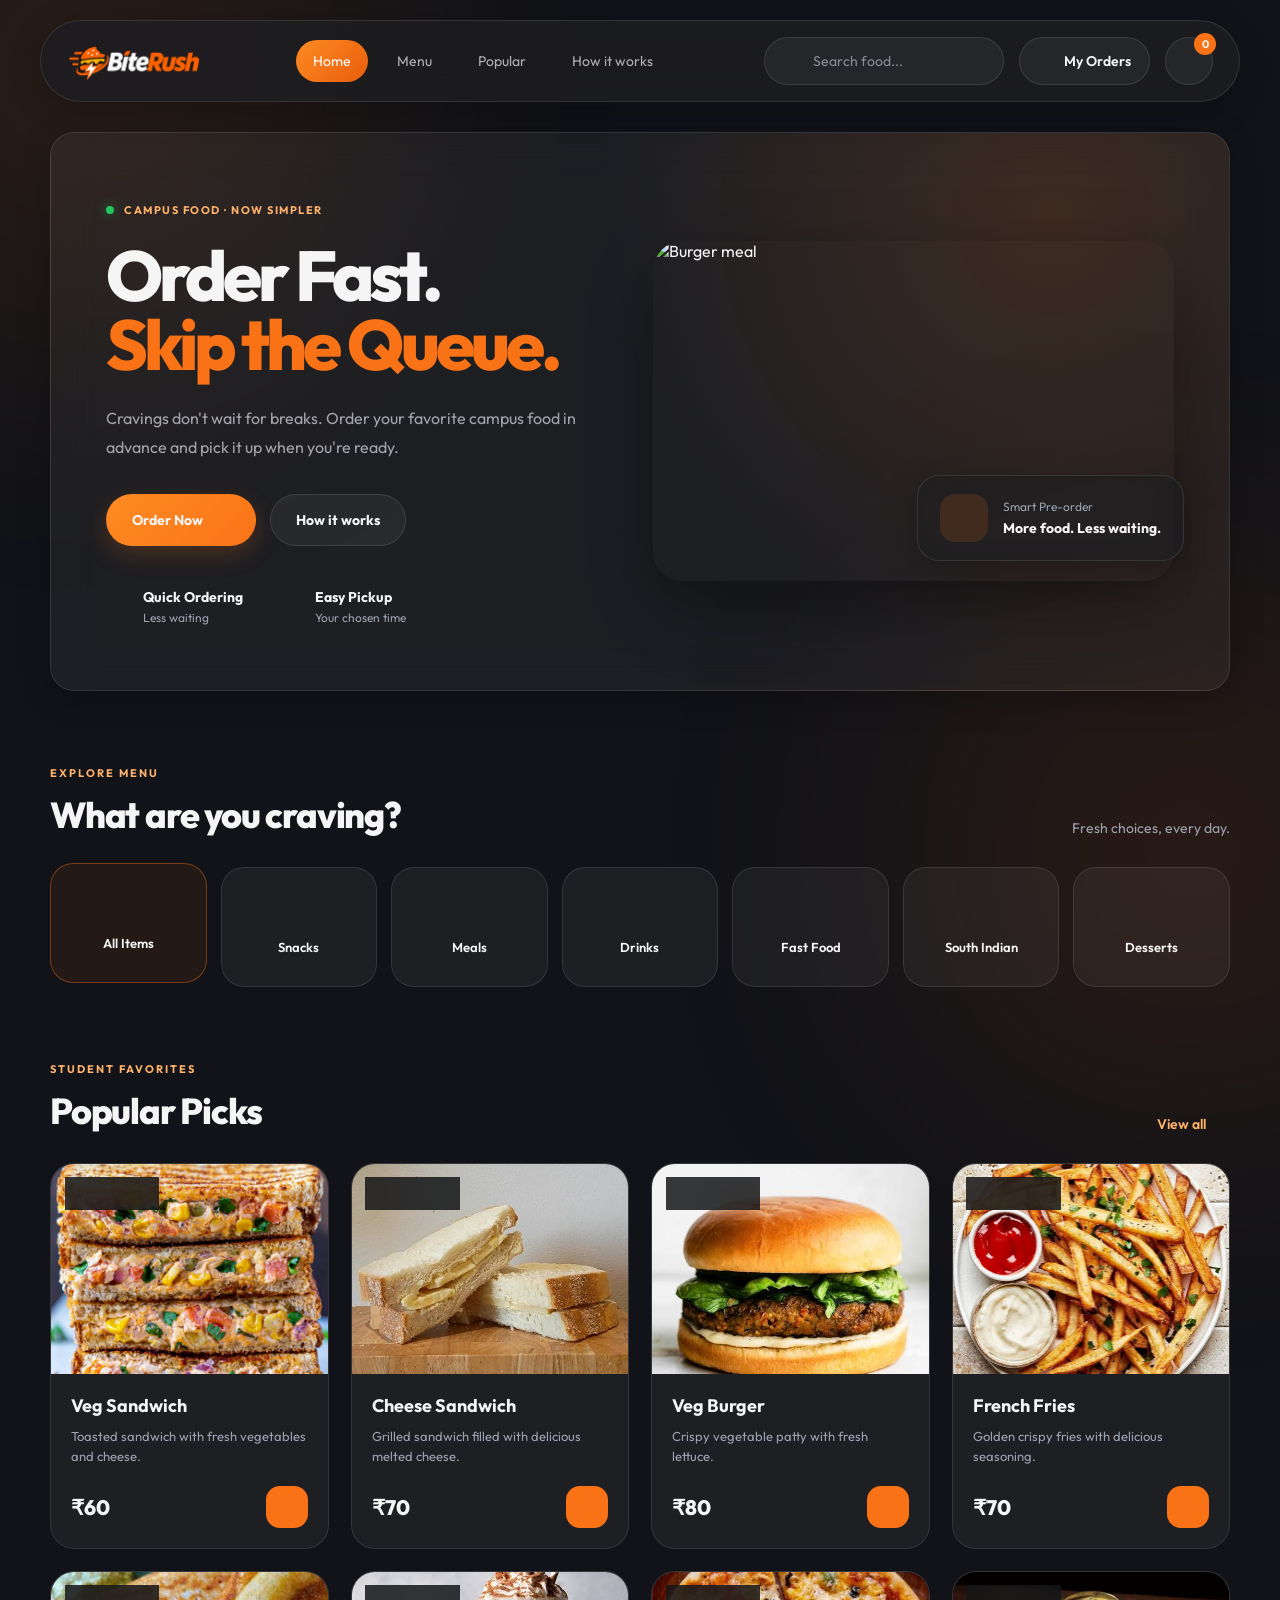
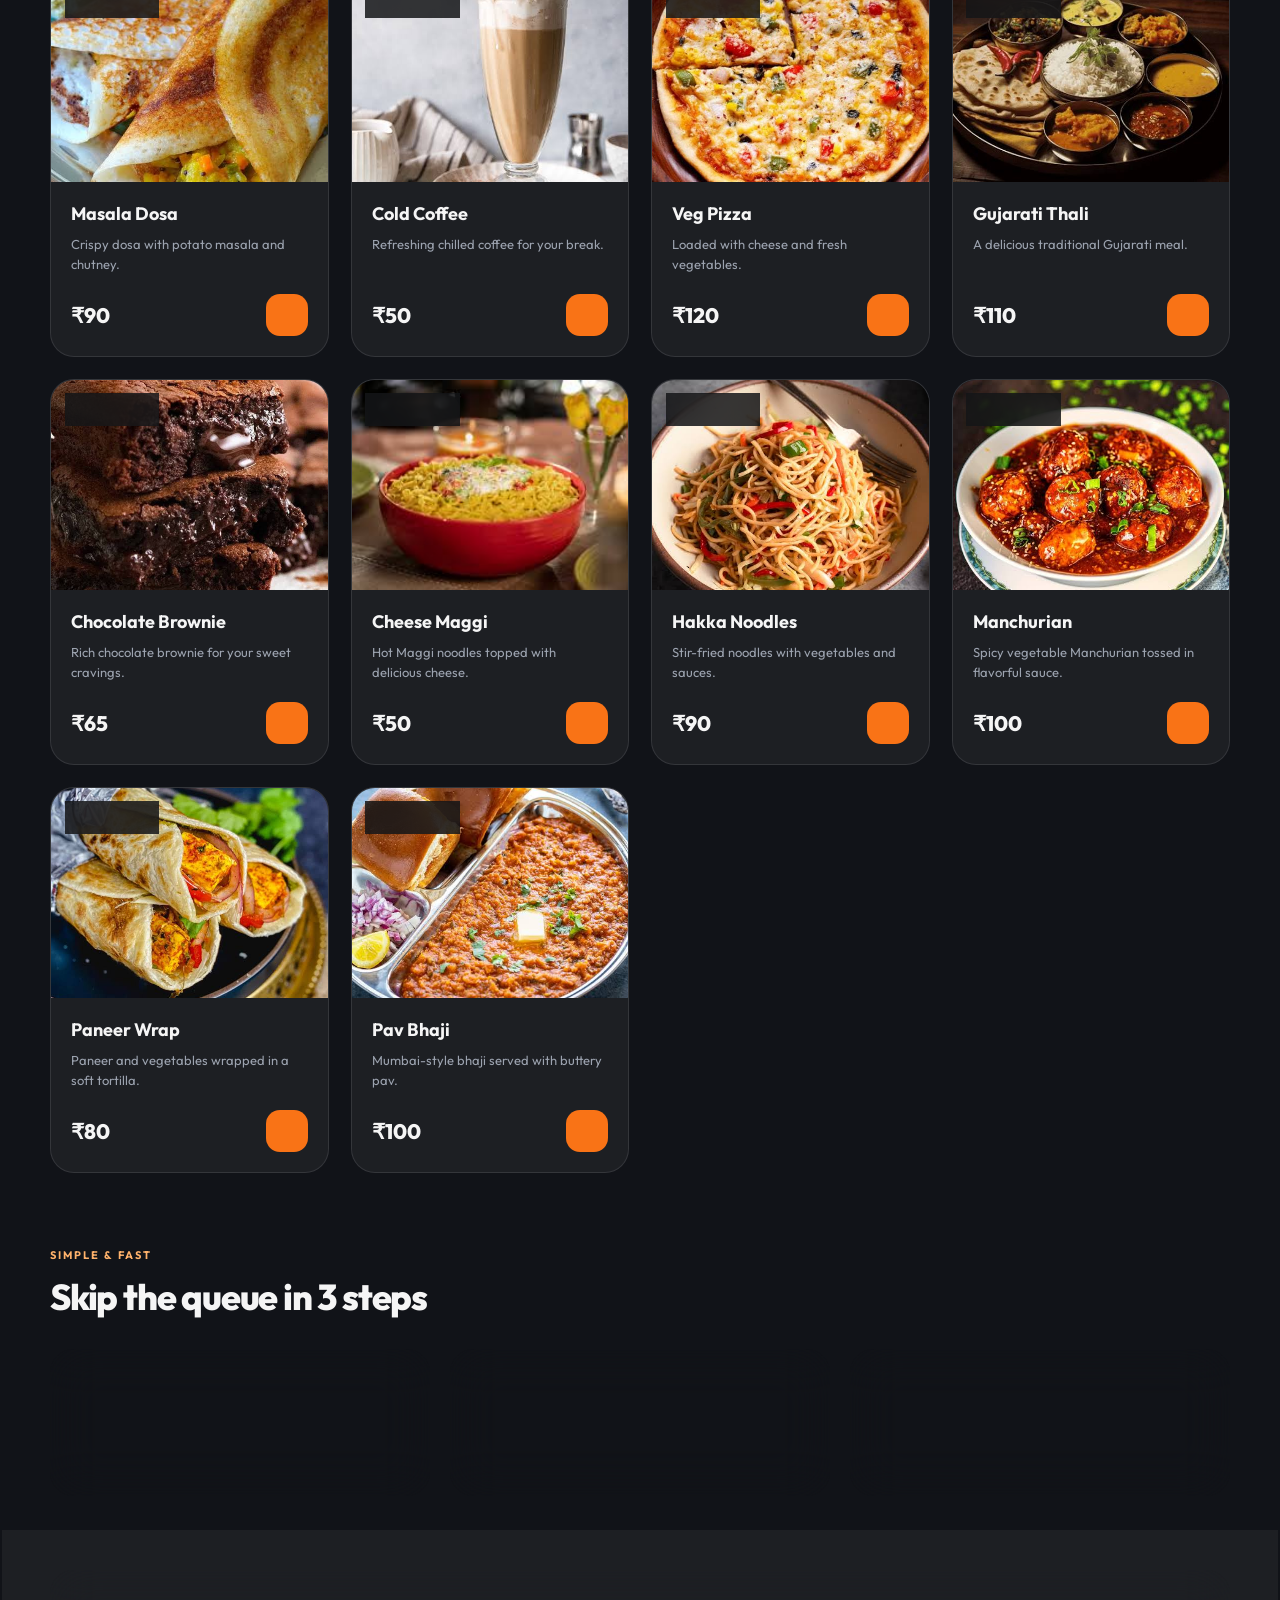
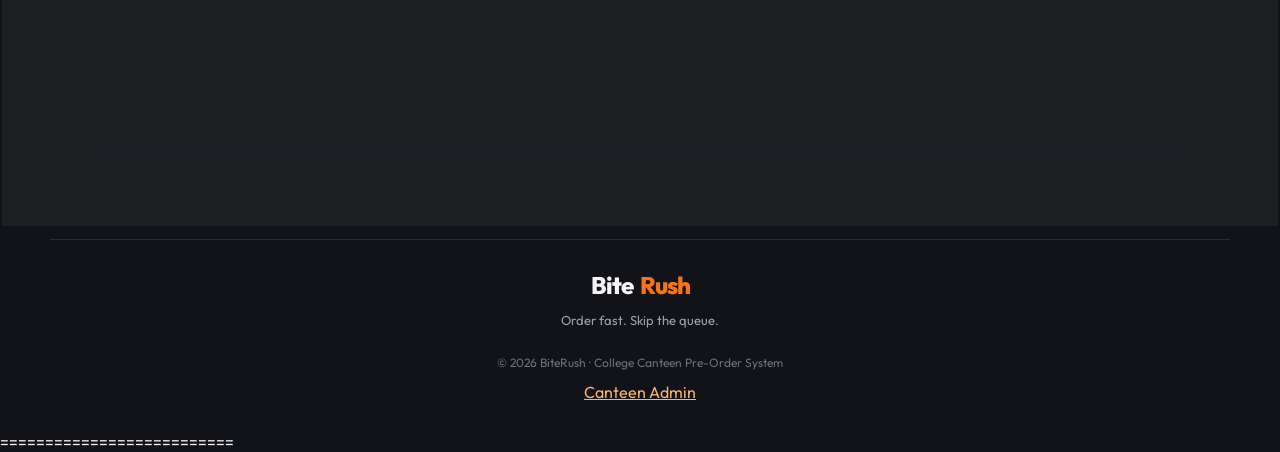
==== commit cc48fd12: "Complete Admin UI with custom dropdowns, edit/delete popups, and live menu sync" ====
--- a/index.html
+++ b/index.html
@@ -339,13 +339,13 @@
         <span class="footer-bottom">
             © 2026 BiteRush · College Canteen Pre-Order System
         </span>
-
+            <a href="admin.html" style="color: var(--orange-light); text-decoration: underline;">Canteen Admin</a>
     </footer>
 
 
     <!-- =========================
-         FOOD DETAILS MODAL
-    ========================== -->
+         FOOD DETAILS MODAL --> 
+    ==========================
 
     <div
         class="food-modal-overlay"
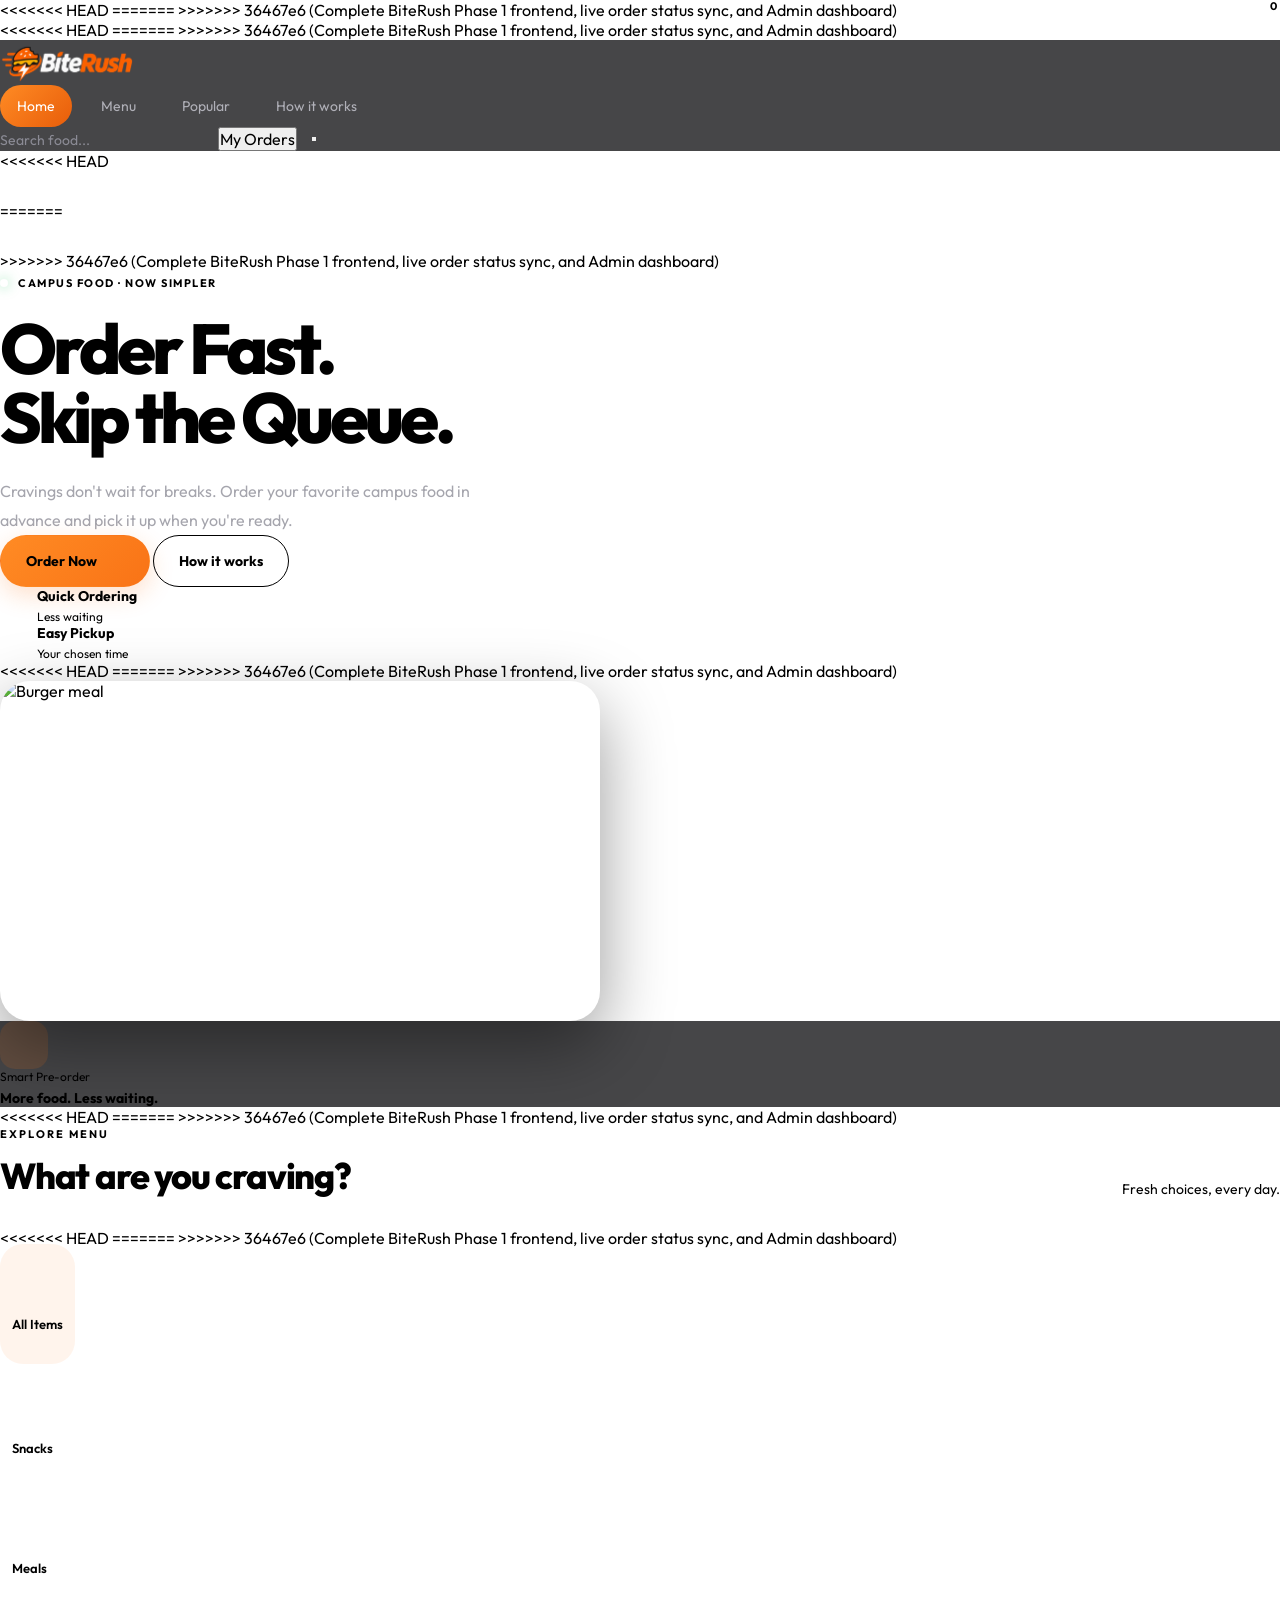
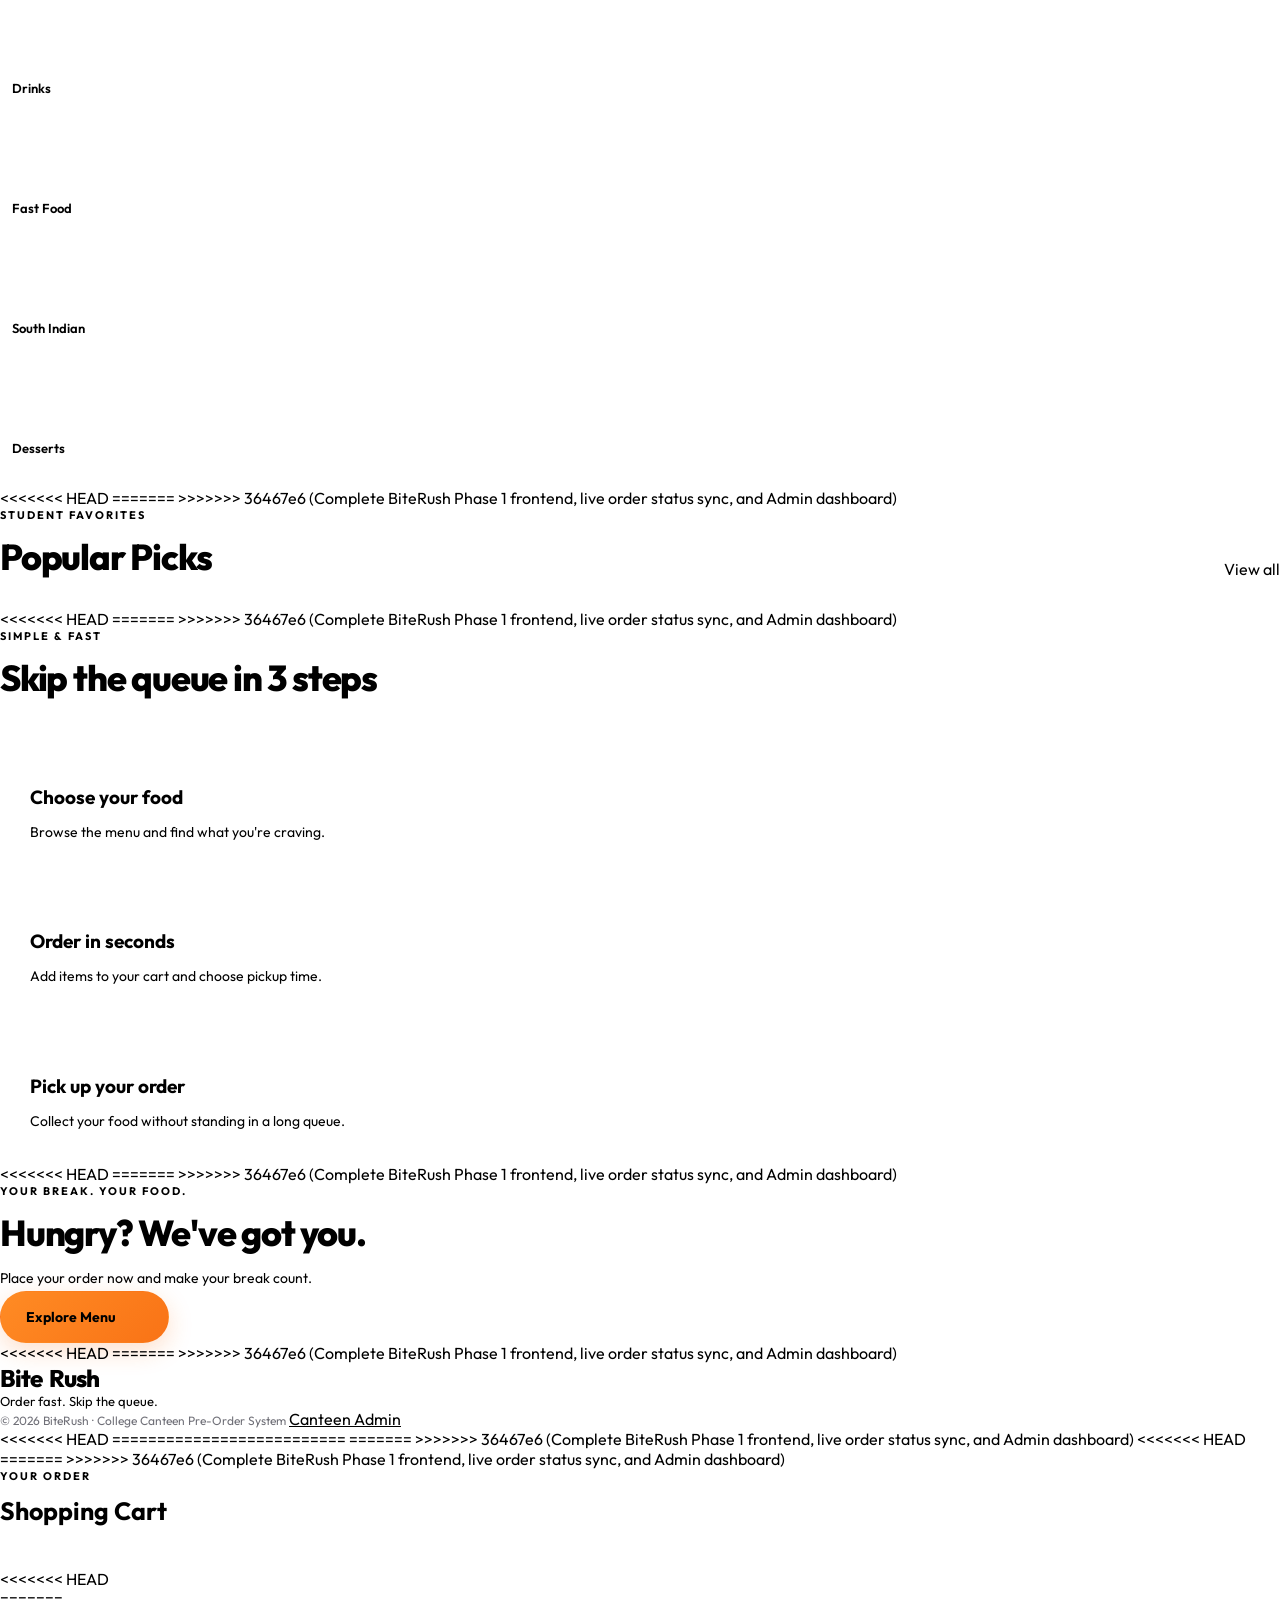
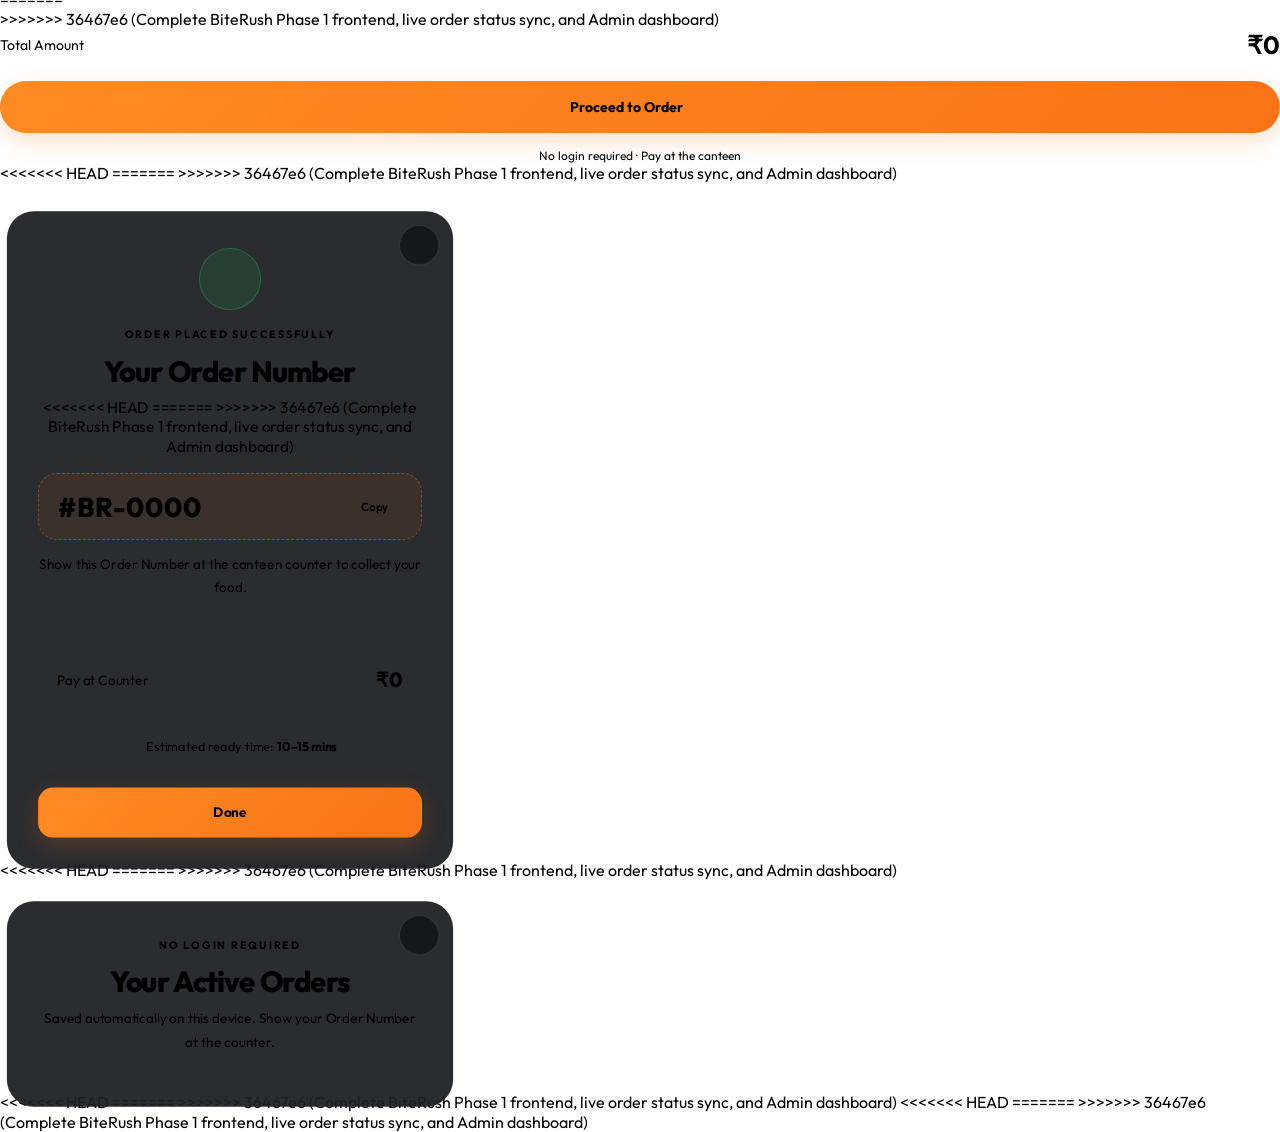
==== commit 995b26a7: "Merge remote repository with BiteRush" ====
--- a/index.html
+++ b/index.html
@@ -16,12 +16,18 @@
 
 <body>
 
+<<<<<<< HEAD
     <!-- BACKGROUND -->
+=======
+>>>>>>> 36467e6 (Complete BiteRush Phase 1 frontend, live order status sync, and Admin dashboard)
     <div class="background-glow glow-one"></div>
     <div class="background-glow glow-two"></div>
 
 
+<<<<<<< HEAD
     <!-- NAVBAR -->
+=======
+>>>>>>> 36467e6 (Complete BiteRush Phase 1 frontend, live order status sync, and Admin dashboard)
     <header class="navbar glass">
 
         <a href="#" class="logo">
@@ -62,11 +68,17 @@
     </header>
 
 
+<<<<<<< HEAD
     <!-- MAIN CONTENT -->
     <main class="container">
 
 
         <!-- HERO SECTION -->
+=======
+    <main class="container">
+
+
+>>>>>>> 36467e6 (Complete BiteRush Phase 1 frontend, live order status sync, and Admin dashboard)
         <section class="hero glass">
 
             <div class="hero-content">
@@ -124,7 +136,10 @@
             </div>
 
 
+<<<<<<< HEAD
             <!-- HERO IMAGE -->
+=======
+>>>>>>> 36467e6 (Complete BiteRush Phase 1 frontend, live order status sync, and Admin dashboard)
             <div class="hero-visual">
 
                 <div class="hero-image-container">
@@ -152,7 +167,10 @@
         </section>
 
 
+<<<<<<< HEAD
         <!-- MENU SECTION -->
+=======
+>>>>>>> 36467e6 (Complete BiteRush Phase 1 frontend, live order status sync, and Admin dashboard)
         <section class="section" id="menu">
 
             <div class="section-heading">
@@ -169,7 +187,10 @@
             </div>
 
 
+<<<<<<< HEAD
             <!-- CATEGORY FILTERS -->
+=======
+>>>>>>> 36467e6 (Complete BiteRush Phase 1 frontend, live order status sync, and Admin dashboard)
             <div class="category-list" id="categoryList">
 
                 <button class="category-card active" data-category="All">
@@ -212,7 +233,10 @@
         </section>
 
 
+<<<<<<< HEAD
         <!-- POPULAR FOOD -->
+=======
+>>>>>>> 36467e6 (Complete BiteRush Phase 1 frontend, live order status sync, and Admin dashboard)
         <section class="section" id="popular">
 
             <div class="section-heading">
@@ -234,7 +258,10 @@
         </section>
 
 
+<<<<<<< HEAD
         <!-- HOW IT WORKS -->
+=======
+>>>>>>> 36467e6 (Complete BiteRush Phase 1 frontend, live order status sync, and Admin dashboard)
         <section class="section" id="how-it-works">
 
             <div class="section-heading">
@@ -304,7 +331,10 @@
         </section>
 
 
+<<<<<<< HEAD
         <!-- CALL TO ACTION -->
+=======
+>>>>>>> 36467e6 (Complete BiteRush Phase 1 frontend, live order status sync, and Admin dashboard)
         <section class="cta-section glass">
 
             <div>
@@ -327,7 +357,10 @@
     </main>
 
 
+<<<<<<< HEAD
     <!-- FOOTER -->
+=======
+>>>>>>> 36467e6 (Complete BiteRush Phase 1 frontend, live order status sync, and Admin dashboard)
     <footer class="footer">
 
         <a href="#" class="logo">
@@ -343,10 +376,13 @@
     </footer>
 
 
+<<<<<<< HEAD
     <!-- =========================
          FOOD DETAILS MODAL --> 
     ==========================
 
+=======
+>>>>>>> 36467e6 (Complete BiteRush Phase 1 frontend, live order status sync, and Admin dashboard)
     <div
         class="food-modal-overlay"
         id="foodModalOverlay"
@@ -369,7 +405,10 @@
             </button>
 
 
+<<<<<<< HEAD
             <!-- MODAL IMAGE -->
+=======
+>>>>>>> 36467e6 (Complete BiteRush Phase 1 frontend, live order status sync, and Admin dashboard)
             <div class="food-modal-image-wrap">
 
                 <img
@@ -386,7 +425,10 @@
             </div>
 
 
+<<<<<<< HEAD
             <!-- MODAL DETAILS -->
+=======
+>>>>>>> 36467e6 (Complete BiteRush Phase 1 frontend, live order status sync, and Admin dashboard)
             <div class="food-modal-content">
 
                 <span
@@ -439,10 +481,13 @@
     </div>
 
 
+<<<<<<< HEAD
     <!-- =========================
          CART DRAWER
     ========================== -->
 
+=======
+>>>>>>> 36467e6 (Complete BiteRush Phase 1 frontend, live order status sync, and Admin dashboard)
     <div class="cart-overlay" id="cartOverlay">
 
         <div class="cart-drawer glass">
@@ -465,11 +510,17 @@
             </div>
 
 
+<<<<<<< HEAD
             <!-- CART ITEMS -->
             <div class="cart-items" id="cartItems"></div>
 
 
             <!-- CART FOOTER -->
+=======
+            <div class="cart-items" id="cartItems"></div>
+
+
+>>>>>>> 36467e6 (Complete BiteRush Phase 1 frontend, live order status sync, and Admin dashboard)
             <div class="cart-bottom">
 
                 <div class="cart-total-row">
@@ -496,10 +547,13 @@
     </div>
 
 
+<<<<<<< HEAD
     <!-- =========================
          ORDER CONFIRMATION POPUP
     ========================== -->
 
+=======
+>>>>>>> 36467e6 (Complete BiteRush Phase 1 frontend, live order status sync, and Admin dashboard)
     <div
         class="order-modal-overlay"
         id="orderModalOverlay"
@@ -528,7 +582,10 @@
             <span class="section-subtitle">ORDER PLACED SUCCESSFULLY</span>
             <h2 id="orderModalTitle">Your Order Number</h2>
 
+<<<<<<< HEAD
             <!-- LARGE ORDER NUMBER DISPLAY -->
+=======
+>>>>>>> 36467e6 (Complete BiteRush Phase 1 frontend, live order status sync, and Admin dashboard)
             <div class="order-number-showcase">
                 <strong id="confirmOrderId">#BR-0000</strong>
                 <button class="copy-ticket-btn" id="copyConfirmOrderId" aria-label="Copy Order Number">
@@ -571,10 +628,13 @@
     </div>
 
 
+<<<<<<< HEAD
     <!-- =========================
          MY ORDERS MODAL (NO LOGIN)
     ========================== -->
 
+=======
+>>>>>>> 36467e6 (Complete BiteRush Phase 1 frontend, live order status sync, and Admin dashboard)
     <div
         class="order-modal-overlay"
         id="myOrdersModalOverlay"
@@ -609,10 +669,13 @@
     </div>
 
 
+<<<<<<< HEAD
     <!-- =========================
          FLOATING ACTIVE ORDER BAR
     ========================== -->
 
+=======
+>>>>>>> 36467e6 (Complete BiteRush Phase 1 frontend, live order status sync, and Admin dashboard)
     <div class="floating-order-bar glass" id="floatingOrderBar" style="display: none;">
         <div class="floating-order-info">
             <span class="live-dot"></span>
@@ -628,10 +691,15 @@
     </div>
 
 
+<<<<<<< HEAD
     <!-- ICON LIBRARY -->
     <script src="https://unpkg.com/lucide@latest"></script>
 
     <!-- JAVASCRIPT -->
+=======
+    <script src="https://unpkg.com/lucide@latest"></script>
+
+>>>>>>> 36467e6 (Complete BiteRush Phase 1 frontend, live order status sync, and Admin dashboard)
     <script src="script.js"></script>
 
 </body>
--- a/style.css
+++ b/style.css
@@ -1,7 +1,10 @@
+<<<<<<< HEAD
 /* =========================
    BITERUSH DESIGN SYSTEM
 ========================= */
 
+=======
+>>>>>>> 36467e6 (Complete BiteRush Phase 1 frontend, live order status sync, and Admin dashboard)
 :root {
     --bg: #111318;
     --surface: #20232a;
@@ -68,11 +71,14 @@
     stroke-width: 1.8;
 }
 
+<<<<<<< HEAD
 
 /* =========================
    BACKGROUND
 ========================= */
 
+=======
+>>>>>>> 36467e6 (Complete BiteRush Phase 1 frontend, live order status sync, and Admin dashboard)
 .background-glow {
     position: fixed;
     z-index: -1;
@@ -96,11 +102,14 @@
     background: #ff5c00;
 }
 
+<<<<<<< HEAD
 
 /* =========================
    GLASS EFFECT
 ========================= */
 
+=======
+>>>>>>> 36467e6 (Complete BiteRush Phase 1 frontend, live order status sync, and Admin dashboard)
 .glass,
 .navbar,
 .floating-glass {
@@ -120,11 +129,14 @@
     background: rgba(30, 30, 32, 0.82);
 }
 
+<<<<<<< HEAD
 
 /* =========================
    NAVBAR
 ========================= */
 
+=======
+>>>>>>> 36467e6 (Complete BiteRush Phase 1 frontend, live order status sync, and Admin dashboard)
 .navbar {
     position: sticky;
     top: 20px;
@@ -189,11 +201,14 @@
     gap: 15px;
 }
 
+<<<<<<< HEAD
 
 /* =========================
    SEARCH
 ========================= */
 
+=======
+>>>>>>> 36467e6 (Complete BiteRush Phase 1 frontend, live order status sync, and Admin dashboard)
 .search-box {
     display: flex;
     align-items: center;
@@ -230,11 +245,14 @@
     color: #8b8b95;
 }
 
+<<<<<<< HEAD
 
 /* =========================
    MY ORDERS NAVBAR BUTTON
 ========================= */
 
+=======
+>>>>>>> 36467e6 (Complete BiteRush Phase 1 frontend, live order status sync, and Admin dashboard)
 .orders-nav-button {
     position: relative;
     display: inline-flex;
@@ -274,11 +292,14 @@
     font-weight: 800;
 }
 
+<<<<<<< HEAD
 
 /* =========================
    CART BUTTON
 ========================= */
 
+=======
+>>>>>>> 36467e6 (Complete BiteRush Phase 1 frontend, live order status sync, and Admin dashboard)
 .cart-button {
     position: relative;
     display: grid;
@@ -315,11 +336,14 @@
     font-weight: 700;
 }
 
+<<<<<<< HEAD
 
 /* =========================
    MAIN LAYOUT
 ========================= */
 
+=======
+>>>>>>> 36467e6 (Complete BiteRush Phase 1 frontend, live order status sync, and Admin dashboard)
 .container,
 .footer {
     width: calc(100% - 100px);
@@ -331,11 +355,14 @@
     margin-top: 30px;
 }
 
+<<<<<<< HEAD
 
 /* =========================
    HERO
 ========================= */
 
+=======
+>>>>>>> 36467e6 (Complete BiteRush Phase 1 frontend, live order status sync, and Admin dashboard)
 .hero {
     display: grid;
     grid-template-columns: 1fr 1fr;
@@ -397,11 +424,14 @@
     line-height: 1.8;
 }
 
+<<<<<<< HEAD
 
 /* =========================
    BUTTONS
 ========================= */
 
+=======
+>>>>>>> 36467e6 (Complete BiteRush Phase 1 frontend, live order status sync, and Admin dashboard)
 .hero-buttons {
     display: flex;
     flex-wrap: wrap;
@@ -447,11 +477,14 @@
     width: 17px;
 }
 
+<<<<<<< HEAD
 
 /* =========================
    HERO INFO
 ========================= */
 
+=======
+>>>>>>> 36467e6 (Complete BiteRush Phase 1 frontend, live order status sync, and Admin dashboard)
 .hero-info {
     display: flex;
     flex-wrap: wrap;
@@ -486,11 +519,14 @@
     font-size: 12px;
 }
 
+<<<<<<< HEAD
 
 /* =========================
    HERO IMAGE
 ========================= */
 
+=======
+>>>>>>> 36467e6 (Complete BiteRush Phase 1 frontend, live order status sync, and Admin dashboard)
 .hero-visual {
     position: relative;
     display: flex;
@@ -526,11 +562,14 @@
     pointer-events: none;
 }
 
+<<<<<<< HEAD
 
 /* =========================
    FLOATING CARD
 ========================= */
 
+=======
+>>>>>>> 36467e6 (Complete BiteRush Phase 1 frontend, live order status sync, and Admin dashboard)
 .floating-card {
     position: absolute;
     right: -10px;
@@ -581,11 +620,14 @@
     pointer-events: none;
 }
 
+<<<<<<< HEAD
 
 /* =========================
    SECTIONS
 ========================= */
 
+=======
+>>>>>>> 36467e6 (Complete BiteRush Phase 1 frontend, live order status sync, and Admin dashboard)
 .section {
     margin-top: 75px;
 }
@@ -619,11 +661,14 @@
     font-size: 14px;
 }
 
+<<<<<<< HEAD
 
 /* =========================
    CATEGORIES
 ========================= */
 
+=======
+>>>>>>> 36467e6 (Complete BiteRush Phase 1 frontend, live order status sync, and Admin dashboard)
 .category-list {
     display: grid;
     grid-template-columns: repeat(7, minmax(110px, 1fr));
@@ -666,11 +711,14 @@
     color: var(--orange);
 }
 
+<<<<<<< HEAD
 
 /* =========================
    VIEW ALL
 ========================= */
 
+=======
+>>>>>>> 36467e6 (Complete BiteRush Phase 1 frontend, live order status sync, and Admin dashboard)
 .view-all {
     display: flex;
     align-items: center;
@@ -688,11 +736,14 @@
     width: 16px;
 }
 
+<<<<<<< HEAD
 
 /* =========================
    FOOD GRID
 ========================= */
 
+=======
+>>>>>>> 36467e6 (Complete BiteRush Phase 1 frontend, live order status sync, and Admin dashboard)
 .food-grid {
     display: grid;
     grid-template-columns: repeat(4, minmax(0, 1fr));
@@ -731,11 +782,14 @@
     transform: scale(1.06);
 }
 
+<<<<<<< HEAD
 
 /* =========================
    FOOD BADGE
 ========================= */
 
+=======
+>>>>>>> 36467e6 (Complete BiteRush Phase 1 frontend, live order status sync, and Admin dashboard)
 .food-badge {
     position: absolute;
     top: 14px;
@@ -759,11 +813,14 @@
     background: var(--green);
 }
 
+<<<<<<< HEAD
 
 /* =========================
    FOOD DETAILS
 ========================= */
 
+=======
+>>>>>>> 36467e6 (Complete BiteRush Phase 1 frontend, live order status sync, and Admin dashboard)
 .food-details {
     padding: 20px;
 }
@@ -812,11 +869,14 @@
     width: 19px;
 }
 
+<<<<<<< HEAD
 
 /* =========================
    EMPTY SEARCH
 ========================= */
 
+=======
+>>>>>>> 36467e6 (Complete BiteRush Phase 1 frontend, live order status sync, and Admin dashboard)
 .no-results {
     grid-column: 1 / -1;
     padding: 60px 20px;
@@ -831,11 +891,14 @@
     color: white;
 }
 
+<<<<<<< HEAD
 
 /* =========================
    HOW IT WORKS
 ========================= */
 
+=======
+>>>>>>> 36467e6 (Complete BiteRush Phase 1 frontend, live order status sync, and Admin dashboard)
 .steps-grid {
     display: grid;
     grid-template-columns: repeat(3, 1fr);
@@ -884,11 +947,14 @@
     line-height: 1.7;
 }
 
+<<<<<<< HEAD
 
 /* =========================
    CTA
 ========================= */
 
+=======
+>>>>>>> 36467e6 (Complete BiteRush Phase 1 frontend, live order status sync, and Admin dashboard)
 .cta-section {
     display: flex;
     align-items: center;
@@ -915,11 +981,14 @@
     line-height: 1.7;
 }
 
+<<<<<<< HEAD
 
 /* =========================
    FOOTER
 ========================= */
 
+=======
+>>>>>>> 36467e6 (Complete BiteRush Phase 1 frontend, live order status sync, and Admin dashboard)
 .footer {
     display: flex;
     flex-direction: column;
@@ -947,11 +1016,14 @@
     font-size: 12px;
 }
 
+<<<<<<< HEAD
 
 /* =========================
    CART OVERLAY
 ========================= */
 
+=======
+>>>>>>> 36467e6 (Complete BiteRush Phase 1 frontend, live order status sync, and Admin dashboard)
 .cart-overlay {
     position: fixed;
     inset: 0;
@@ -970,11 +1042,14 @@
     visibility: visible;
 }
 
+<<<<<<< HEAD
 
 /* =========================
    CART DRAWER
 ========================= */
 
+=======
+>>>>>>> 36467e6 (Complete BiteRush Phase 1 frontend, live order status sync, and Admin dashboard)
 .cart-drawer {
     display: flex;
     flex-direction: column;
@@ -992,9 +1067,12 @@
     transform: translateX(0);
 }
 
+<<<<<<< HEAD
 
 /* CART HEADER */
 
+=======
+>>>>>>> 36467e6 (Complete BiteRush Phase 1 frontend, live order status sync, and Admin dashboard)
 .cart-header {
     display: flex;
     align-items: center;
@@ -1024,9 +1102,12 @@
     background: rgba(249, 115, 22, 0.15);
 }
 
+<<<<<<< HEAD
 
 /* CART ITEMS */
 
+=======
+>>>>>>> 36467e6 (Complete BiteRush Phase 1 frontend, live order status sync, and Admin dashboard)
 .cart-items {
     flex: 1;
     overflow-y: auto;
@@ -1064,9 +1145,12 @@
     font-weight: 700;
 }
 
+<<<<<<< HEAD
 
 /* CART QUANTITY */
 
+=======
+>>>>>>> 36467e6 (Complete BiteRush Phase 1 frontend, live order status sync, and Admin dashboard)
 .quantity-controls {
     display: flex;
     align-items: center;
@@ -1098,9 +1182,12 @@
     font-size: 13px;
 }
 
+<<<<<<< HEAD
 
 /* EMPTY CART */
 
+=======
+>>>>>>> 36467e6 (Complete BiteRush Phase 1 frontend, live order status sync, and Admin dashboard)
 .empty-cart {
     display: flex;
     flex-direction: column;
@@ -1129,9 +1216,12 @@
     font-size: 13px;
 }
 
+<<<<<<< HEAD
 
 /* CART FOOTER */
 
+=======
+>>>>>>> 36467e6 (Complete BiteRush Phase 1 frontend, live order status sync, and Admin dashboard)
 .cart-bottom {
     padding-top: 20px;
     border-top: 1px solid var(--border);
@@ -1164,11 +1254,14 @@
     text-align: center;
 }
 
+<<<<<<< HEAD
 
 /* =========================
    TOAST
 ========================= */
 
+=======
+>>>>>>> 36467e6 (Complete BiteRush Phase 1 frontend, live order status sync, and Admin dashboard)
 .toast {
     position: fixed;
     left: 50%;
@@ -1191,11 +1284,14 @@
     transform: translate(-50%, 0);
 }
 
+<<<<<<< HEAD
 
 /* =========================
    FOOD DETAILS MODAL
 ========================= */
 
+=======
+>>>>>>> 36467e6 (Complete BiteRush Phase 1 frontend, live order status sync, and Admin dashboard)
 .food-card {
     cursor: pointer;
 }
@@ -1239,9 +1335,12 @@
     transform: translateY(0) scale(1);
 }
 
+<<<<<<< HEAD
 
 /* MODAL CLOSE BUTTON */
 
+=======
+>>>>>>> 36467e6 (Complete BiteRush Phase 1 frontend, live order status sync, and Admin dashboard)
 .food-modal-close {
     position: absolute;
     top: 14px;
@@ -1264,9 +1363,12 @@
     background: rgba(249, 115, 22, 0.2);
 }
 
+<<<<<<< HEAD
 
 /* MODAL IMAGE */
 
+=======
+>>>>>>> 36467e6 (Complete BiteRush Phase 1 frontend, live order status sync, and Admin dashboard)
 .food-modal-image-wrap {
     position: relative;
     min-height: 360px;
@@ -1286,9 +1388,12 @@
     left: 18px;
 }
 
+<<<<<<< HEAD
 
 /* MODAL CONTENT */
 
+=======
+>>>>>>> 36467e6 (Complete BiteRush Phase 1 frontend, live order status sync, and Admin dashboard)
 .food-modal-content {
     display: flex;
     flex-direction: column;
@@ -1316,9 +1421,12 @@
     font-size: 14px;
 }
 
+<<<<<<< HEAD
 
 /* MODAL PRICE & QUANTITY */
 
+=======
+>>>>>>> 36467e6 (Complete BiteRush Phase 1 frontend, live order status sync, and Admin dashboard)
 .food-modal-bottom {
     display: flex;
     align-items: center;
@@ -1368,11 +1476,14 @@
     cursor: pointer;
 }
 
+<<<<<<< HEAD
 
 /* =========================
    ORDER CONFIRMATION & MY ORDERS MODAL
 ========================= */
 
+=======
+>>>>>>> 36467e6 (Complete BiteRush Phase 1 frontend, live order status sync, and Admin dashboard)
 .order-modal-overlay {
     position: fixed;
     inset: 0;
@@ -1599,11 +1710,14 @@
     border-radius: 16px;
 }
 
+<<<<<<< HEAD
 
 /* =========================
    SAVED ORDERS LIST
 ========================= */
 
+=======
+>>>>>>> 36467e6 (Complete BiteRush Phase 1 frontend, live order status sync, and Admin dashboard)
 .saved-orders-list {
     display: flex;
     flex-direction: column;
@@ -1695,11 +1809,14 @@
     line-height: 1.6;
 }
 
+<<<<<<< HEAD
 
 /* =========================
    FLOATING ACTIVE ORDER BAR
 ========================= */
 
+=======
+>>>>>>> 36467e6 (Complete BiteRush Phase 1 frontend, live order status sync, and Admin dashboard)
 .floating-order-bar {
     position: fixed;
     right: 25px;
@@ -1758,11 +1875,14 @@
     height: 15px;
 }
 
+<<<<<<< HEAD
 
 /* =========================
    SCROLLBAR
 ========================= */
 
+=======
+>>>>>>> 36467e6 (Complete BiteRush Phase 1 frontend, live order status sync, and Admin dashboard)
 ::-webkit-scrollbar {
     width: 7px;
 }
@@ -1780,11 +1900,14 @@
     background: rgba(249, 115, 22, 0.5);
 }
 
+<<<<<<< HEAD
 
 /* =========================
    TABLET
 ========================= */
 
+=======
+>>>>>>> 36467e6 (Complete BiteRush Phase 1 frontend, live order status sync, and Admin dashboard)
 @media (max-width: 1100px) {
 
     .navbar {
@@ -1827,11 +1950,14 @@
     }
 }
 
+<<<<<<< HEAD
 
 /* =========================
    MOBILE
 ========================= */
 
+=======
+>>>>>>> 36467e6 (Complete BiteRush Phase 1 frontend, live order status sync, and Admin dashboard)
 @media (max-width: 760px) {
 
     .navbar {
@@ -2081,8 +2207,11 @@
     }
 
 
+<<<<<<< HEAD
     /* MOBILE FOOD MODAL */
 
+=======
+>>>>>>> 36467e6 (Complete BiteRush Phase 1 frontend, live order status sync, and Admin dashboard)
     .food-modal-overlay {
         padding: 12px;
     }
@@ -2111,11 +2240,14 @@
     }
 }
 
+<<<<<<< HEAD
 
 /* =========================
    SMALL MOBILE
 ========================= */
 
+=======
+>>>>>>> 36467e6 (Complete BiteRush Phase 1 frontend, live order status sync, and Admin dashboard)
 @media (max-width: 400px) {
 
     .search-box {
@@ -2159,10 +2291,48 @@
     }
 }
 
+<<<<<<< HEAD
 
 /* =========================
    ACCESSIBILITY
 ========================= */
+=======
+.food-card.unavailable {
+    opacity: 0.6;
+    cursor: not-allowed;
+}
+
+.food-card.unavailable:hover {
+    transform: none;
+    border-color: var(--border);
+    box-shadow: none;
+}
+
+.food-card.unavailable .food-image img {
+    filter: grayscale(65%);
+}
+
+.food-badge.sold-out-badge {
+    border-color: rgba(239, 68, 68, 0.4);
+    color: #fca5a5;
+}
+
+.veg-dot.out-dot {
+    background: #ef4444;
+}
+
+.add-button:disabled {
+    background: rgba(255, 255, 255, 0.12);
+    color: var(--muted);
+    cursor: not-allowed;
+    transform: none;
+}
+
+.add-button:disabled:hover {
+    background: rgba(255, 255, 255, 0.12);
+    transform: none;
+}
+>>>>>>> 36467e6 (Complete BiteRush Phase 1 frontend, live order status sync, and Admin dashboard)
 
 @media (prefers-reduced-motion: reduce) {
 
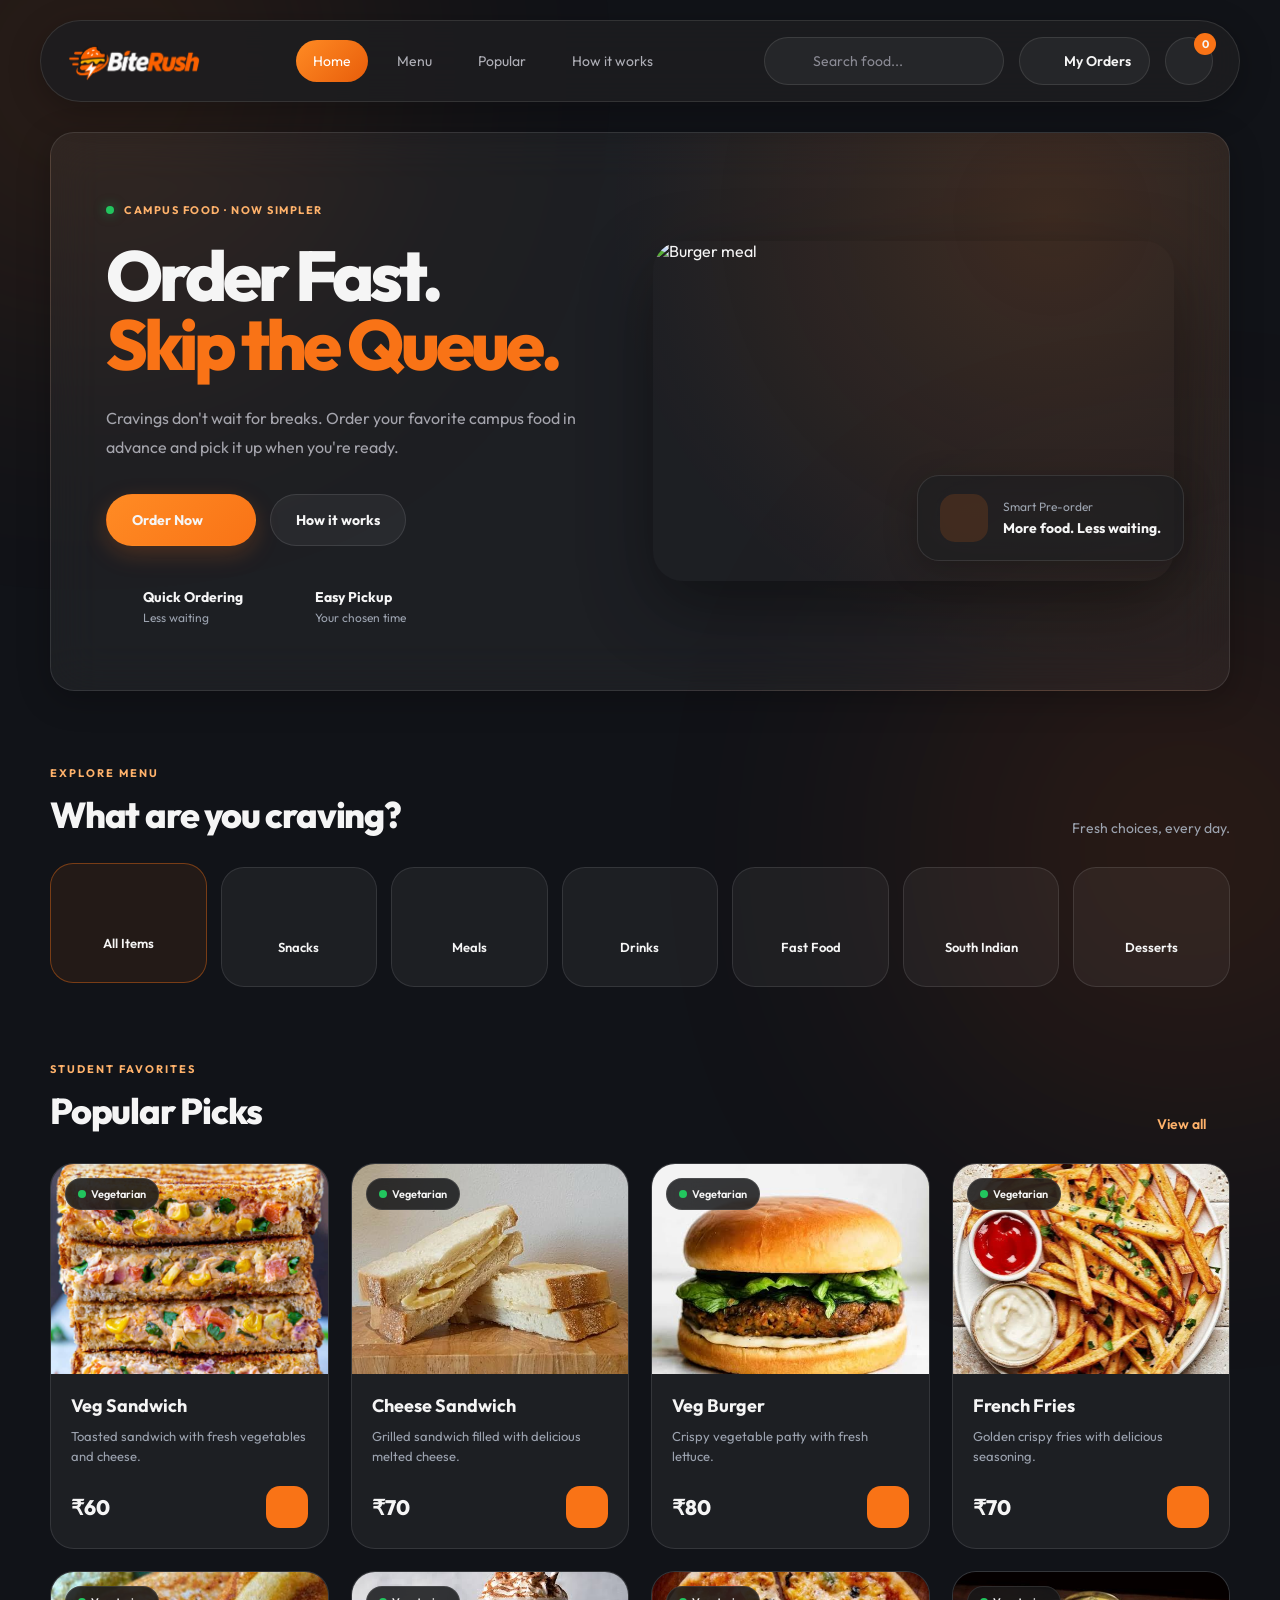
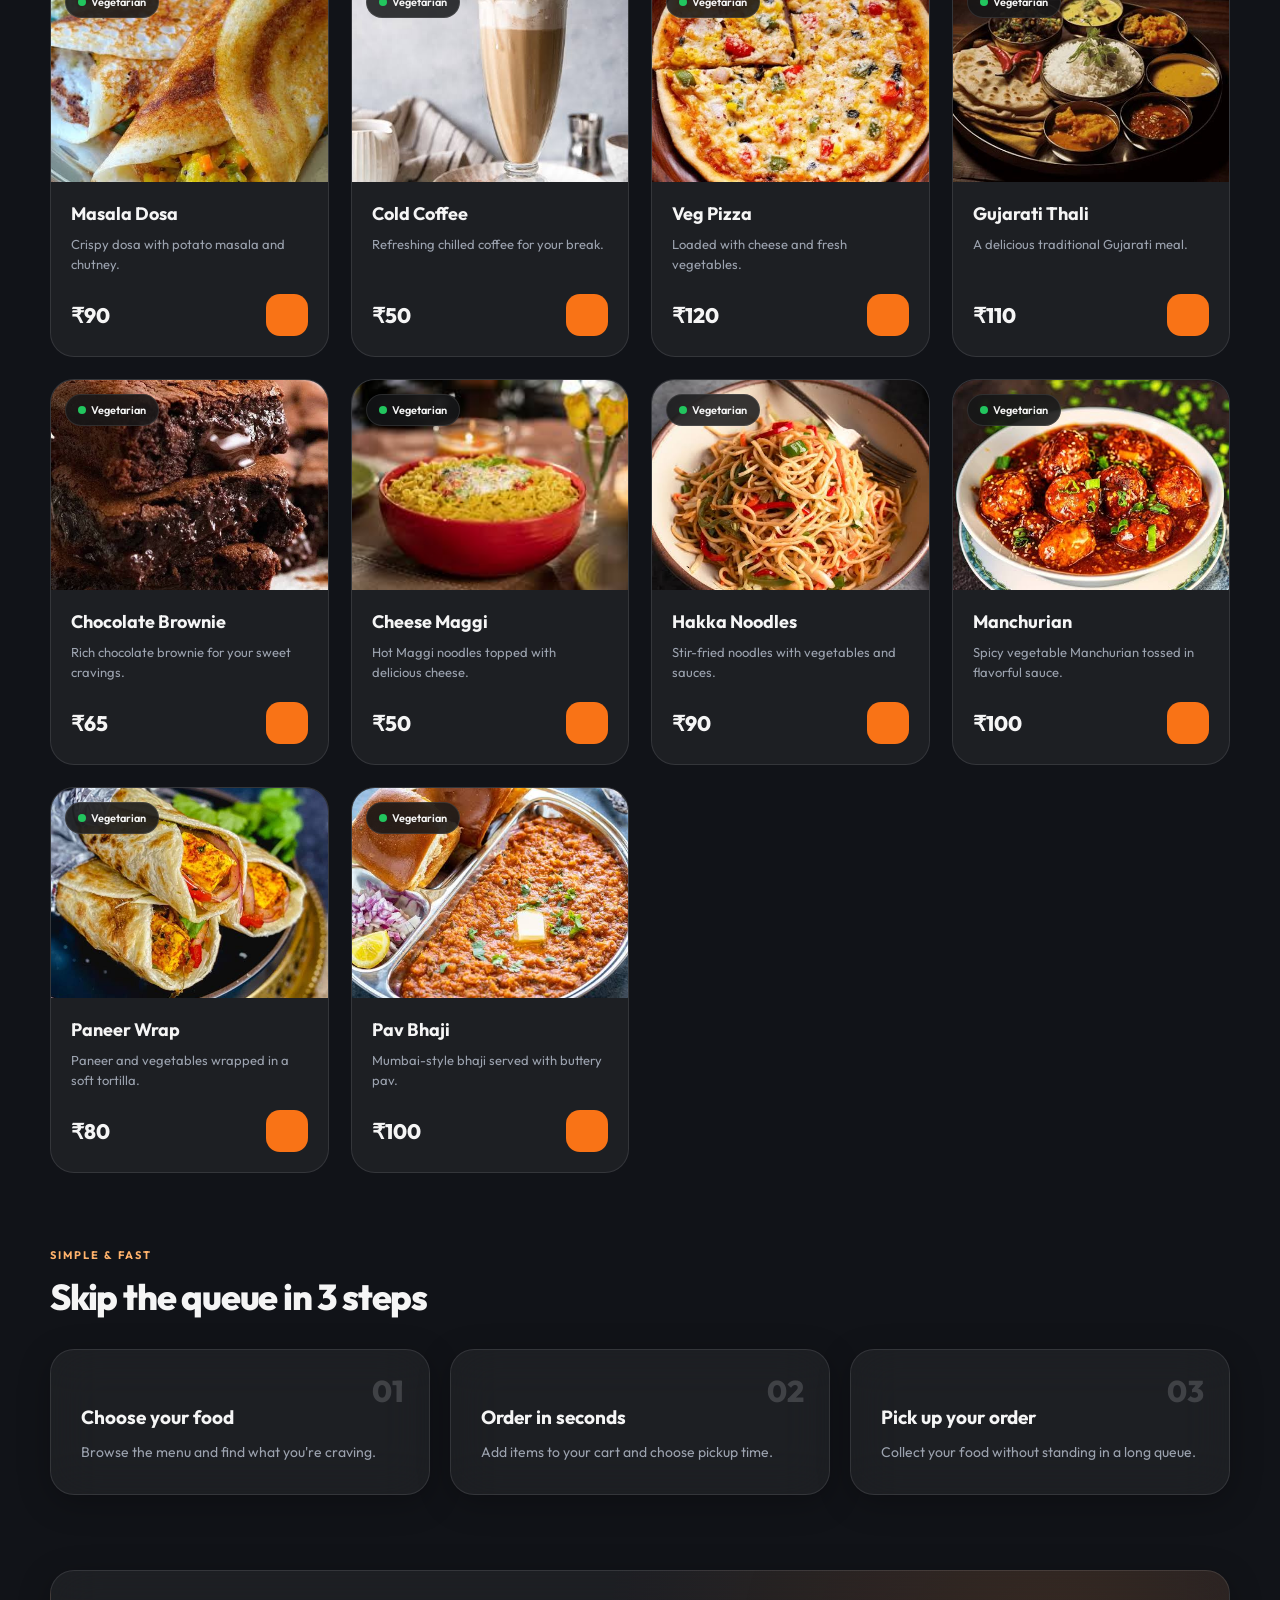
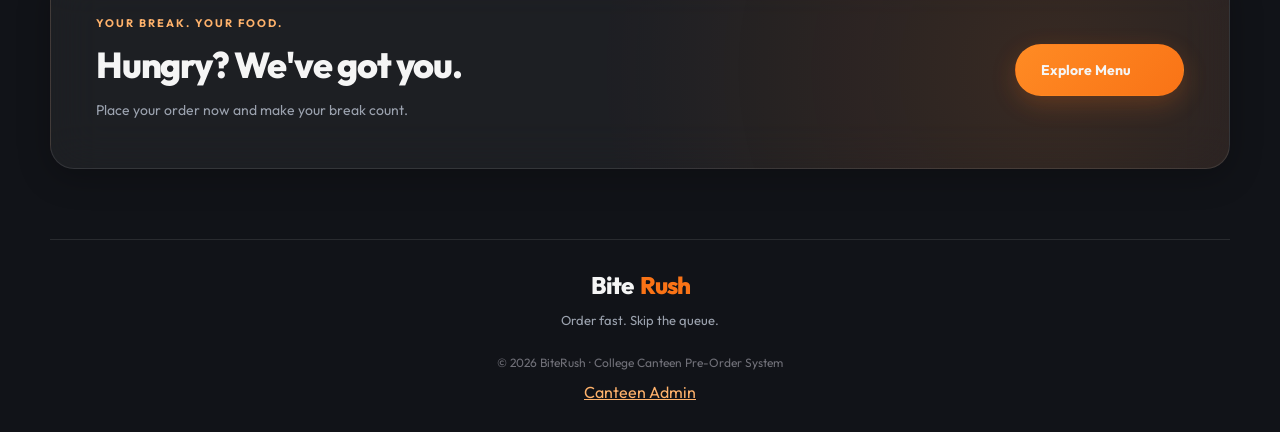
==== commit 0ec0ebd3: "Update BiteRush project" ====
--- a/index.html
+++ b/index.html
@@ -16,18 +16,10 @@
 
 <body>
 
-<<<<<<< HEAD
-    <!-- BACKGROUND -->
-=======
->>>>>>> 36467e6 (Complete BiteRush Phase 1 frontend, live order status sync, and Admin dashboard)
     <div class="background-glow glow-one"></div>
     <div class="background-glow glow-two"></div>
 
 
-<<<<<<< HEAD
-    <!-- NAVBAR -->
-=======
->>>>>>> 36467e6 (Complete BiteRush Phase 1 frontend, live order status sync, and Admin dashboard)
     <header class="navbar glass">
 
         <a href="#" class="logo">
@@ -68,17 +60,9 @@
     </header>
 
 
-<<<<<<< HEAD
-    <!-- MAIN CONTENT -->
     <main class="container">
 
 
-        <!-- HERO SECTION -->
-=======
-    <main class="container">
-
-
->>>>>>> 36467e6 (Complete BiteRush Phase 1 frontend, live order status sync, and Admin dashboard)
         <section class="hero glass">
 
             <div class="hero-content">
@@ -136,10 +120,6 @@
             </div>
 
 
-<<<<<<< HEAD
-            <!-- HERO IMAGE -->
-=======
->>>>>>> 36467e6 (Complete BiteRush Phase 1 frontend, live order status sync, and Admin dashboard)
             <div class="hero-visual">
 
                 <div class="hero-image-container">
@@ -167,10 +147,6 @@
         </section>
 
 
-<<<<<<< HEAD
-        <!-- MENU SECTION -->
-=======
->>>>>>> 36467e6 (Complete BiteRush Phase 1 frontend, live order status sync, and Admin dashboard)
         <section class="section" id="menu">
 
             <div class="section-heading">
@@ -187,10 +163,6 @@
             </div>
 
 
-<<<<<<< HEAD
-            <!-- CATEGORY FILTERS -->
-=======
->>>>>>> 36467e6 (Complete BiteRush Phase 1 frontend, live order status sync, and Admin dashboard)
             <div class="category-list" id="categoryList">
 
                 <button class="category-card active" data-category="All">
@@ -233,10 +205,6 @@
         </section>
 
 
-<<<<<<< HEAD
-        <!-- POPULAR FOOD -->
-=======
->>>>>>> 36467e6 (Complete BiteRush Phase 1 frontend, live order status sync, and Admin dashboard)
         <section class="section" id="popular">
 
             <div class="section-heading">
@@ -258,10 +226,6 @@
         </section>
 
 
-<<<<<<< HEAD
-        <!-- HOW IT WORKS -->
-=======
->>>>>>> 36467e6 (Complete BiteRush Phase 1 frontend, live order status sync, and Admin dashboard)
         <section class="section" id="how-it-works">
 
             <div class="section-heading">
@@ -331,10 +295,6 @@
         </section>
 
 
-<<<<<<< HEAD
-        <!-- CALL TO ACTION -->
-=======
->>>>>>> 36467e6 (Complete BiteRush Phase 1 frontend, live order status sync, and Admin dashboard)
         <section class="cta-section glass">
 
             <div>
@@ -357,10 +317,6 @@
     </main>
 
 
-<<<<<<< HEAD
-    <!-- FOOTER -->
-=======
->>>>>>> 36467e6 (Complete BiteRush Phase 1 frontend, live order status sync, and Admin dashboard)
     <footer class="footer">
 
         <a href="#" class="logo">
@@ -376,13 +332,6 @@
     </footer>
 
 
-<<<<<<< HEAD
-    <!-- =========================
-         FOOD DETAILS MODAL --> 
-    ==========================
-
-=======
->>>>>>> 36467e6 (Complete BiteRush Phase 1 frontend, live order status sync, and Admin dashboard)
     <div
         class="food-modal-overlay"
         id="foodModalOverlay"
@@ -405,10 +354,6 @@
             </button>
 
 
-<<<<<<< HEAD
-            <!-- MODAL IMAGE -->
-=======
->>>>>>> 36467e6 (Complete BiteRush Phase 1 frontend, live order status sync, and Admin dashboard)
             <div class="food-modal-image-wrap">
 
                 <img
@@ -425,10 +370,6 @@
             </div>
 
 
-<<<<<<< HEAD
-            <!-- MODAL DETAILS -->
-=======
->>>>>>> 36467e6 (Complete BiteRush Phase 1 frontend, live order status sync, and Admin dashboard)
             <div class="food-modal-content">
 
                 <span
@@ -481,13 +422,6 @@
     </div>
 
 
-<<<<<<< HEAD
-    <!-- =========================
-         CART DRAWER
-    ========================== -->
-
-=======
->>>>>>> 36467e6 (Complete BiteRush Phase 1 frontend, live order status sync, and Admin dashboard)
     <div class="cart-overlay" id="cartOverlay">
 
         <div class="cart-drawer glass">
@@ -510,17 +444,9 @@
             </div>
 
 
-<<<<<<< HEAD
-            <!-- CART ITEMS -->
             <div class="cart-items" id="cartItems"></div>
 
 
-            <!-- CART FOOTER -->
-=======
-            <div class="cart-items" id="cartItems"></div>
-
-
->>>>>>> 36467e6 (Complete BiteRush Phase 1 frontend, live order status sync, and Admin dashboard)
             <div class="cart-bottom">
 
                 <div class="cart-total-row">
@@ -547,13 +473,6 @@
     </div>
 
 
-<<<<<<< HEAD
-    <!-- =========================
-         ORDER CONFIRMATION POPUP
-    ========================== -->
-
-=======
->>>>>>> 36467e6 (Complete BiteRush Phase 1 frontend, live order status sync, and Admin dashboard)
     <div
         class="order-modal-overlay"
         id="orderModalOverlay"
@@ -582,10 +501,6 @@
             <span class="section-subtitle">ORDER PLACED SUCCESSFULLY</span>
             <h2 id="orderModalTitle">Your Order Number</h2>
 
-<<<<<<< HEAD
-            <!-- LARGE ORDER NUMBER DISPLAY -->
-=======
->>>>>>> 36467e6 (Complete BiteRush Phase 1 frontend, live order status sync, and Admin dashboard)
             <div class="order-number-showcase">
                 <strong id="confirmOrderId">#BR-0000</strong>
                 <button class="copy-ticket-btn" id="copyConfirmOrderId" aria-label="Copy Order Number">
@@ -628,13 +543,6 @@
     </div>
 
 
-<<<<<<< HEAD
-    <!-- =========================
-         MY ORDERS MODAL (NO LOGIN)
-    ========================== -->
-
-=======
->>>>>>> 36467e6 (Complete BiteRush Phase 1 frontend, live order status sync, and Admin dashboard)
     <div
         class="order-modal-overlay"
         id="myOrdersModalOverlay"
@@ -669,13 +577,6 @@
     </div>
 
 
-<<<<<<< HEAD
-    <!-- =========================
-         FLOATING ACTIVE ORDER BAR
-    ========================== -->
-
-=======
->>>>>>> 36467e6 (Complete BiteRush Phase 1 frontend, live order status sync, and Admin dashboard)
     <div class="floating-order-bar glass" id="floatingOrderBar" style="display: none;">
         <div class="floating-order-info">
             <span class="live-dot"></span>
@@ -691,15 +592,8 @@
     </div>
 
 
-<<<<<<< HEAD
-    <!-- ICON LIBRARY -->
     <script src="https://unpkg.com/lucide@latest"></script>
 
-    <!-- JAVASCRIPT -->
-=======
-    <script src="https://unpkg.com/lucide@latest"></script>
-
->>>>>>> 36467e6 (Complete BiteRush Phase 1 frontend, live order status sync, and Admin dashboard)
     <script src="script.js"></script>
 
 </body>
--- a/style.css
+++ b/style.css
@@ -1,10 +1,4 @@
-<<<<<<< HEAD
-/* =========================
-   BITERUSH DESIGN SYSTEM
-========================= */
-
-=======
->>>>>>> 36467e6 (Complete BiteRush Phase 1 frontend, live order status sync, and Admin dashboard)
+
 :root {
     --bg: #111318;
     --surface: #20232a;
@@ -71,14 +65,7 @@
     stroke-width: 1.8;
 }
 
-<<<<<<< HEAD
-
-/* =========================
-   BACKGROUND
-========================= */
-
-=======
->>>>>>> 36467e6 (Complete BiteRush Phase 1 frontend, live order status sync, and Admin dashboard)
+
 .background-glow {
     position: fixed;
     z-index: -1;
@@ -102,14 +89,6 @@
     background: #ff5c00;
 }
 
-<<<<<<< HEAD
-
-/* =========================
-   GLASS EFFECT
-========================= */
-
-=======
->>>>>>> 36467e6 (Complete BiteRush Phase 1 frontend, live order status sync, and Admin dashboard)
 .glass,
 .navbar,
 .floating-glass {
@@ -129,14 +108,6 @@
     background: rgba(30, 30, 32, 0.82);
 }
 
-<<<<<<< HEAD
-
-/* =========================
-   NAVBAR
-========================= */
-
-=======
->>>>>>> 36467e6 (Complete BiteRush Phase 1 frontend, live order status sync, and Admin dashboard)
 .navbar {
     position: sticky;
     top: 20px;
@@ -201,14 +172,6 @@
     gap: 15px;
 }
 
-<<<<<<< HEAD
-
-/* =========================
-   SEARCH
-========================= */
-
-=======
->>>>>>> 36467e6 (Complete BiteRush Phase 1 frontend, live order status sync, and Admin dashboard)
 .search-box {
     display: flex;
     align-items: center;
@@ -245,14 +208,6 @@
     color: #8b8b95;
 }
 
-<<<<<<< HEAD
-
-/* =========================
-   MY ORDERS NAVBAR BUTTON
-========================= */
-
-=======
->>>>>>> 36467e6 (Complete BiteRush Phase 1 frontend, live order status sync, and Admin dashboard)
 .orders-nav-button {
     position: relative;
     display: inline-flex;
@@ -290,16 +245,7 @@
     color: #111318;
     font-size: 11px;
     font-weight: 800;
-}
-
-<<<<<<< HEAD
-
-/* =========================
-   CART BUTTON
-========================= */
-
-=======
->>>>>>> 36467e6 (Complete BiteRush Phase 1 frontend, live order status sync, and Admin dashboard)
+} 
 .cart-button {
     position: relative;
     display: grid;
@@ -336,14 +282,7 @@
     font-weight: 700;
 }
 
-<<<<<<< HEAD
-
-/* =========================
-   MAIN LAYOUT
-========================= */
-
-=======
->>>>>>> 36467e6 (Complete BiteRush Phase 1 frontend, live order status sync, and Admin dashboard)
+
 .container,
 .footer {
     width: calc(100% - 100px);
@@ -355,14 +294,7 @@
     margin-top: 30px;
 }
 
-<<<<<<< HEAD
-
-/* =========================
-   HERO
-========================= */
-
-=======
->>>>>>> 36467e6 (Complete BiteRush Phase 1 frontend, live order status sync, and Admin dashboard)
+
 .hero {
     display: grid;
     grid-template-columns: 1fr 1fr;
@@ -424,14 +356,6 @@
     line-height: 1.8;
 }
 
-<<<<<<< HEAD
-
-/* =========================
-   BUTTONS
-========================= */
-
-=======
->>>>>>> 36467e6 (Complete BiteRush Phase 1 frontend, live order status sync, and Admin dashboard)
 .hero-buttons {
     display: flex;
     flex-wrap: wrap;
@@ -477,14 +401,7 @@
     width: 17px;
 }
 
-<<<<<<< HEAD
-
-/* =========================
-   HERO INFO
-========================= */
-
-=======
->>>>>>> 36467e6 (Complete BiteRush Phase 1 frontend, live order status sync, and Admin dashboard)
+
 .hero-info {
     display: flex;
     flex-wrap: wrap;
@@ -519,14 +436,6 @@
     font-size: 12px;
 }
 
-<<<<<<< HEAD
-
-/* =========================
-   HERO IMAGE
-========================= */
-
-=======
->>>>>>> 36467e6 (Complete BiteRush Phase 1 frontend, live order status sync, and Admin dashboard)
 .hero-visual {
     position: relative;
     display: flex;
@@ -562,14 +471,6 @@
     pointer-events: none;
 }
 
-<<<<<<< HEAD
-
-/* =========================
-   FLOATING CARD
-========================= */
-
-=======
->>>>>>> 36467e6 (Complete BiteRush Phase 1 frontend, live order status sync, and Admin dashboard)
 .floating-card {
     position: absolute;
     right: -10px;
@@ -620,14 +521,6 @@
     pointer-events: none;
 }
 
-<<<<<<< HEAD
-
-/* =========================
-   SECTIONS
-========================= */
-
-=======
->>>>>>> 36467e6 (Complete BiteRush Phase 1 frontend, live order status sync, and Admin dashboard)
 .section {
     margin-top: 75px;
 }
@@ -661,14 +554,7 @@
     font-size: 14px;
 }
 
-<<<<<<< HEAD
-
-/* =========================
-   CATEGORIES
-========================= */
-
-=======
->>>>>>> 36467e6 (Complete BiteRush Phase 1 frontend, live order status sync, and Admin dashboard)
+
 .category-list {
     display: grid;
     grid-template-columns: repeat(7, minmax(110px, 1fr));
@@ -711,14 +597,6 @@
     color: var(--orange);
 }
 
-<<<<<<< HEAD
-
-/* =========================
-   VIEW ALL
-========================= */
-
-=======
->>>>>>> 36467e6 (Complete BiteRush Phase 1 frontend, live order status sync, and Admin dashboard)
 .view-all {
     display: flex;
     align-items: center;
@@ -736,14 +614,6 @@
     width: 16px;
 }
 
-<<<<<<< HEAD
-
-/* =========================
-   FOOD GRID
-========================= */
-
-=======
->>>>>>> 36467e6 (Complete BiteRush Phase 1 frontend, live order status sync, and Admin dashboard)
 .food-grid {
     display: grid;
     grid-template-columns: repeat(4, minmax(0, 1fr));
@@ -782,14 +652,6 @@
     transform: scale(1.06);
 }
 
-<<<<<<< HEAD
-
-/* =========================
-   FOOD BADGE
-========================= */
-
-=======
->>>>>>> 36467e6 (Complete BiteRush Phase 1 frontend, live order status sync, and Admin dashboard)
 .food-badge {
     position: absolute;
     top: 14px;
@@ -812,15 +674,6 @@
     border-radius: 50%;
     background: var(--green);
 }
-
-<<<<<<< HEAD
-
-/* =========================
-   FOOD DETAILS
-========================= */
-
-=======
->>>>>>> 36467e6 (Complete BiteRush Phase 1 frontend, live order status sync, and Admin dashboard)
 .food-details {
     padding: 20px;
 }
@@ -869,14 +722,6 @@
     width: 19px;
 }
 
-<<<<<<< HEAD
-
-/* =========================
-   EMPTY SEARCH
-========================= */
-
-=======
->>>>>>> 36467e6 (Complete BiteRush Phase 1 frontend, live order status sync, and Admin dashboard)
 .no-results {
     grid-column: 1 / -1;
     padding: 60px 20px;
@@ -891,14 +736,7 @@
     color: white;
 }
 
-<<<<<<< HEAD
-
-/* =========================
-   HOW IT WORKS
-========================= */
-
-=======
->>>>>>> 36467e6 (Complete BiteRush Phase 1 frontend, live order status sync, and Admin dashboard)
+
 .steps-grid {
     display: grid;
     grid-template-columns: repeat(3, 1fr);
@@ -947,14 +785,6 @@
     line-height: 1.7;
 }
 
-<<<<<<< HEAD
-
-/* =========================
-   CTA
-========================= */
-
-=======
->>>>>>> 36467e6 (Complete BiteRush Phase 1 frontend, live order status sync, and Admin dashboard)
 .cta-section {
     display: flex;
     align-items: center;
@@ -981,14 +811,6 @@
     line-height: 1.7;
 }
 
-<<<<<<< HEAD
-
-/* =========================
-   FOOTER
-========================= */
-
-=======
->>>>>>> 36467e6 (Complete BiteRush Phase 1 frontend, live order status sync, and Admin dashboard)
 .footer {
     display: flex;
     flex-direction: column;
@@ -1016,14 +838,6 @@
     font-size: 12px;
 }
 
-<<<<<<< HEAD
-
-/* =========================
-   CART OVERLAY
-========================= */
-
-=======
->>>>>>> 36467e6 (Complete BiteRush Phase 1 frontend, live order status sync, and Admin dashboard)
 .cart-overlay {
     position: fixed;
     inset: 0;
@@ -1042,14 +856,6 @@
     visibility: visible;
 }
 
-<<<<<<< HEAD
-
-/* =========================
-   CART DRAWER
-========================= */
-
-=======
->>>>>>> 36467e6 (Complete BiteRush Phase 1 frontend, live order status sync, and Admin dashboard)
 .cart-drawer {
     display: flex;
     flex-direction: column;
@@ -1067,12 +873,6 @@
     transform: translateX(0);
 }
 
-<<<<<<< HEAD
-
-/* CART HEADER */
-
-=======
->>>>>>> 36467e6 (Complete BiteRush Phase 1 frontend, live order status sync, and Admin dashboard)
 .cart-header {
     display: flex;
     align-items: center;
@@ -1102,12 +902,7 @@
     background: rgba(249, 115, 22, 0.15);
 }
 
-<<<<<<< HEAD
-
-/* CART ITEMS */
-
-=======
->>>>>>> 36467e6 (Complete BiteRush Phase 1 frontend, live order status sync, and Admin dashboard)
+
 .cart-items {
     flex: 1;
     overflow-y: auto;
@@ -1145,12 +940,7 @@
     font-weight: 700;
 }
 
-<<<<<<< HEAD
-
-/* CART QUANTITY */
-
-=======
->>>>>>> 36467e6 (Complete BiteRush Phase 1 frontend, live order status sync, and Admin dashboard)
+
 .quantity-controls {
     display: flex;
     align-items: center;
@@ -1182,12 +972,6 @@
     font-size: 13px;
 }
 
-<<<<<<< HEAD
-
-/* EMPTY CART */
-
-=======
->>>>>>> 36467e6 (Complete BiteRush Phase 1 frontend, live order status sync, and Admin dashboard)
 .empty-cart {
     display: flex;
     flex-direction: column;
@@ -1216,12 +1000,7 @@
     font-size: 13px;
 }
 
-<<<<<<< HEAD
-
-/* CART FOOTER */
-
-=======
->>>>>>> 36467e6 (Complete BiteRush Phase 1 frontend, live order status sync, and Admin dashboard)
+
 .cart-bottom {
     padding-top: 20px;
     border-top: 1px solid var(--border);
@@ -1254,14 +1033,6 @@
     text-align: center;
 }
 
-<<<<<<< HEAD
-
-/* =========================
-   TOAST
-========================= */
-
-=======
->>>>>>> 36467e6 (Complete BiteRush Phase 1 frontend, live order status sync, and Admin dashboard)
 .toast {
     position: fixed;
     left: 50%;
@@ -1284,14 +1055,6 @@
     transform: translate(-50%, 0);
 }
 
-<<<<<<< HEAD
-
-/* =========================
-   FOOD DETAILS MODAL
-========================= */
-
-=======
->>>>>>> 36467e6 (Complete BiteRush Phase 1 frontend, live order status sync, and Admin dashboard)
 .food-card {
     cursor: pointer;
 }
@@ -1335,12 +1098,6 @@
     transform: translateY(0) scale(1);
 }
 
-<<<<<<< HEAD
-
-/* MODAL CLOSE BUTTON */
-
-=======
->>>>>>> 36467e6 (Complete BiteRush Phase 1 frontend, live order status sync, and Admin dashboard)
 .food-modal-close {
     position: absolute;
     top: 14px;
@@ -1363,12 +1120,6 @@
     background: rgba(249, 115, 22, 0.2);
 }
 
-<<<<<<< HEAD
-
-/* MODAL IMAGE */
-
-=======
->>>>>>> 36467e6 (Complete BiteRush Phase 1 frontend, live order status sync, and Admin dashboard)
 .food-modal-image-wrap {
     position: relative;
     min-height: 360px;
@@ -1388,12 +1139,6 @@
     left: 18px;
 }
 
-<<<<<<< HEAD
-
-/* MODAL CONTENT */
-
-=======
->>>>>>> 36467e6 (Complete BiteRush Phase 1 frontend, live order status sync, and Admin dashboard)
 .food-modal-content {
     display: flex;
     flex-direction: column;
@@ -1421,12 +1166,7 @@
     font-size: 14px;
 }
 
-<<<<<<< HEAD
-
-/* MODAL PRICE & QUANTITY */
-
-=======
->>>>>>> 36467e6 (Complete BiteRush Phase 1 frontend, live order status sync, and Admin dashboard)
+
 .food-modal-bottom {
     display: flex;
     align-items: center;
@@ -1476,14 +1216,6 @@
     cursor: pointer;
 }
 
-<<<<<<< HEAD
-
-/* =========================
-   ORDER CONFIRMATION & MY ORDERS MODAL
-========================= */
-
-=======
->>>>>>> 36467e6 (Complete BiteRush Phase 1 frontend, live order status sync, and Admin dashboard)
 .order-modal-overlay {
     position: fixed;
     inset: 0;
@@ -1710,14 +1442,6 @@
     border-radius: 16px;
 }
 
-<<<<<<< HEAD
-
-/* =========================
-   SAVED ORDERS LIST
-========================= */
-
-=======
->>>>>>> 36467e6 (Complete BiteRush Phase 1 frontend, live order status sync, and Admin dashboard)
 .saved-orders-list {
     display: flex;
     flex-direction: column;
@@ -1809,14 +1533,6 @@
     line-height: 1.6;
 }
 
-<<<<<<< HEAD
-
-/* =========================
-   FLOATING ACTIVE ORDER BAR
-========================= */
-
-=======
->>>>>>> 36467e6 (Complete BiteRush Phase 1 frontend, live order status sync, and Admin dashboard)
 .floating-order-bar {
     position: fixed;
     right: 25px;
@@ -1875,14 +1591,7 @@
     height: 15px;
 }
 
-<<<<<<< HEAD
-
-/* =========================
-   SCROLLBAR
-========================= */
-
-=======
->>>>>>> 36467e6 (Complete BiteRush Phase 1 frontend, live order status sync, and Admin dashboard)
+
 ::-webkit-scrollbar {
     width: 7px;
 }
@@ -1900,14 +1609,7 @@
     background: rgba(249, 115, 22, 0.5);
 }
 
-<<<<<<< HEAD
-
-/* =========================
-   TABLET
-========================= */
-
-=======
->>>>>>> 36467e6 (Complete BiteRush Phase 1 frontend, live order status sync, and Admin dashboard)
+
 @media (max-width: 1100px) {
 
     .navbar {
@@ -1950,14 +1652,7 @@
     }
 }
 
-<<<<<<< HEAD
-
-/* =========================
-   MOBILE
-========================= */
-
-=======
->>>>>>> 36467e6 (Complete BiteRush Phase 1 frontend, live order status sync, and Admin dashboard)
+
 @media (max-width: 760px) {
 
     .navbar {
@@ -2207,11 +1902,6 @@
     }
 
 
-<<<<<<< HEAD
-    /* MOBILE FOOD MODAL */
-
-=======
->>>>>>> 36467e6 (Complete BiteRush Phase 1 frontend, live order status sync, and Admin dashboard)
     .food-modal-overlay {
         padding: 12px;
     }
@@ -2240,14 +1930,6 @@
     }
 }
 
-<<<<<<< HEAD
-
-/* =========================
-   SMALL MOBILE
-========================= */
-
-=======
->>>>>>> 36467e6 (Complete BiteRush Phase 1 frontend, live order status sync, and Admin dashboard)
 @media (max-width: 400px) {
 
     .search-box {
@@ -2290,49 +1972,6 @@
         font-size: 24px;
     }
 }
-
-<<<<<<< HEAD
-
-/* =========================
-   ACCESSIBILITY
-========================= */
-=======
-.food-card.unavailable {
-    opacity: 0.6;
-    cursor: not-allowed;
-}
-
-.food-card.unavailable:hover {
-    transform: none;
-    border-color: var(--border);
-    box-shadow: none;
-}
-
-.food-card.unavailable .food-image img {
-    filter: grayscale(65%);
-}
-
-.food-badge.sold-out-badge {
-    border-color: rgba(239, 68, 68, 0.4);
-    color: #fca5a5;
-}
-
-.veg-dot.out-dot {
-    background: #ef4444;
-}
-
-.add-button:disabled {
-    background: rgba(255, 255, 255, 0.12);
-    color: var(--muted);
-    cursor: not-allowed;
-    transform: none;
-}
-
-.add-button:disabled:hover {
-    background: rgba(255, 255, 255, 0.12);
-    transform: none;
-}
->>>>>>> 36467e6 (Complete BiteRush Phase 1 frontend, live order status sync, and Admin dashboard)
 
 @media (prefers-reduced-motion: reduce) {
 
